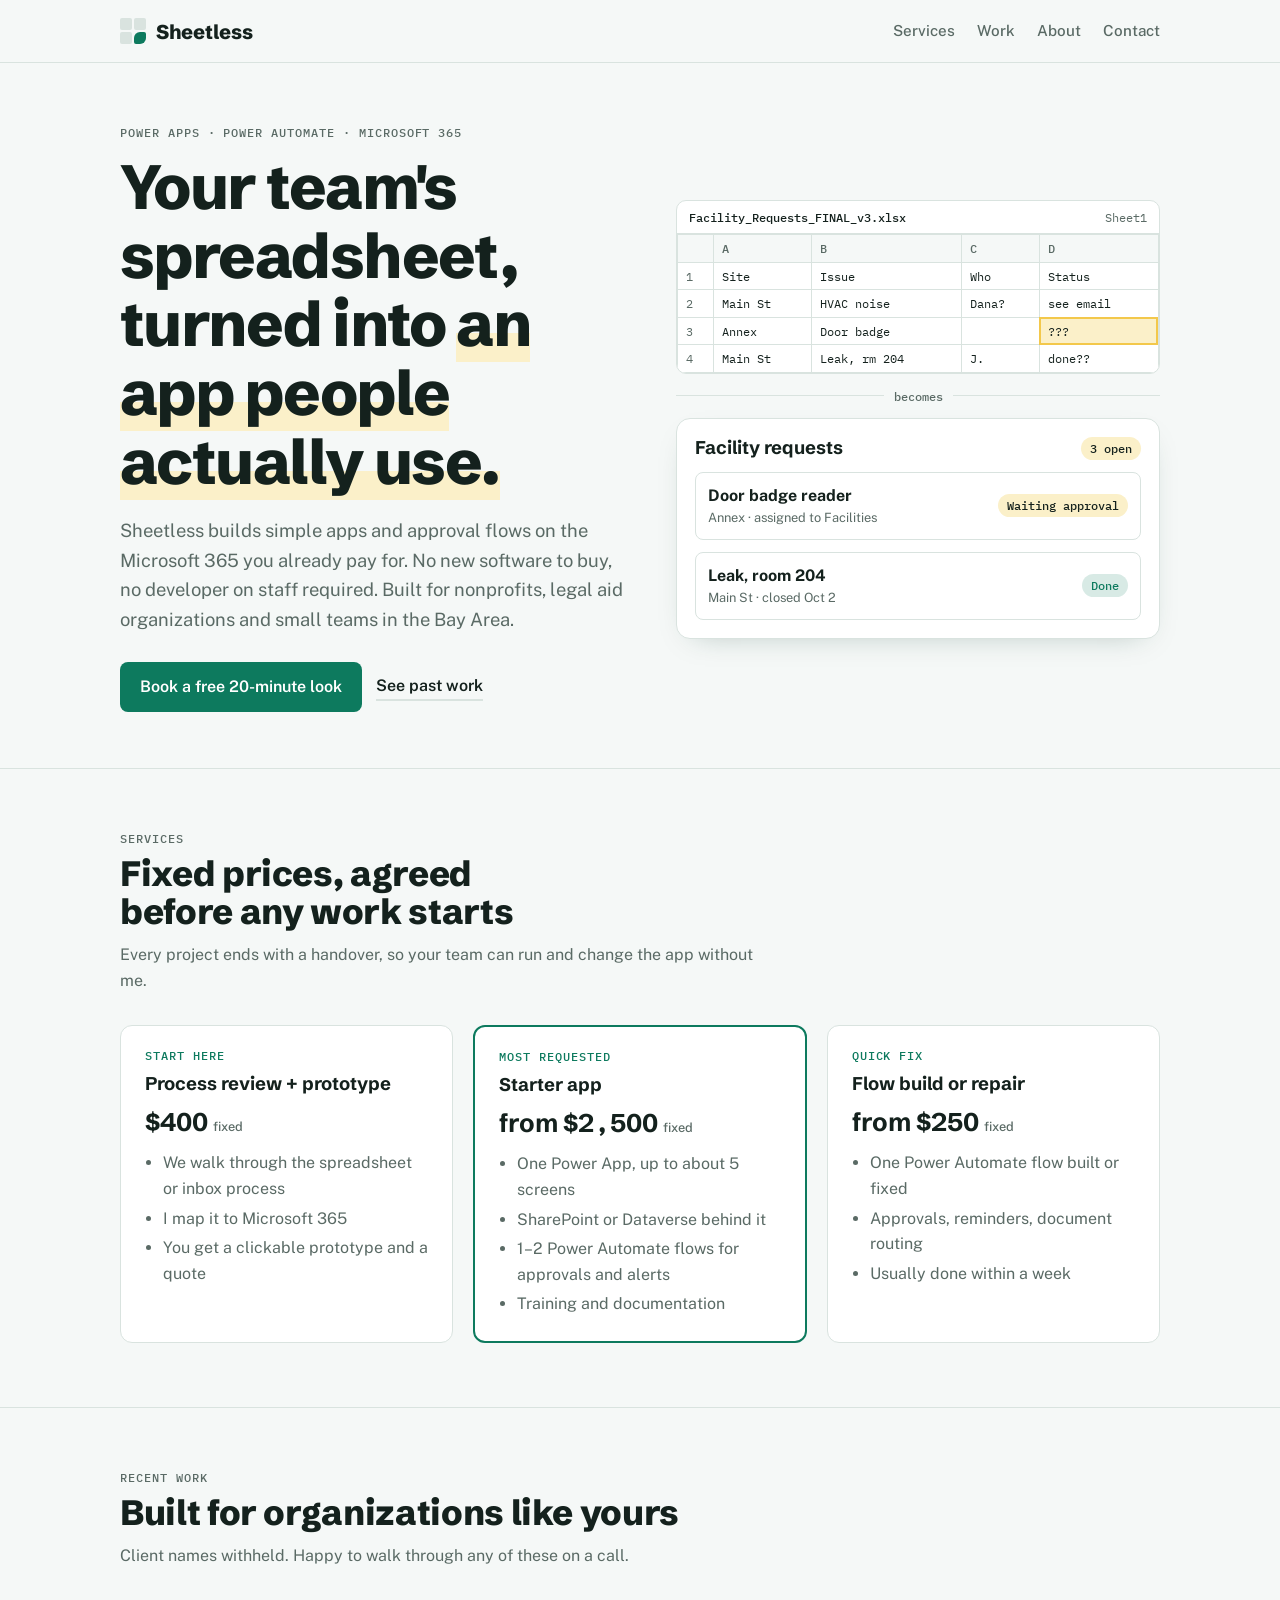
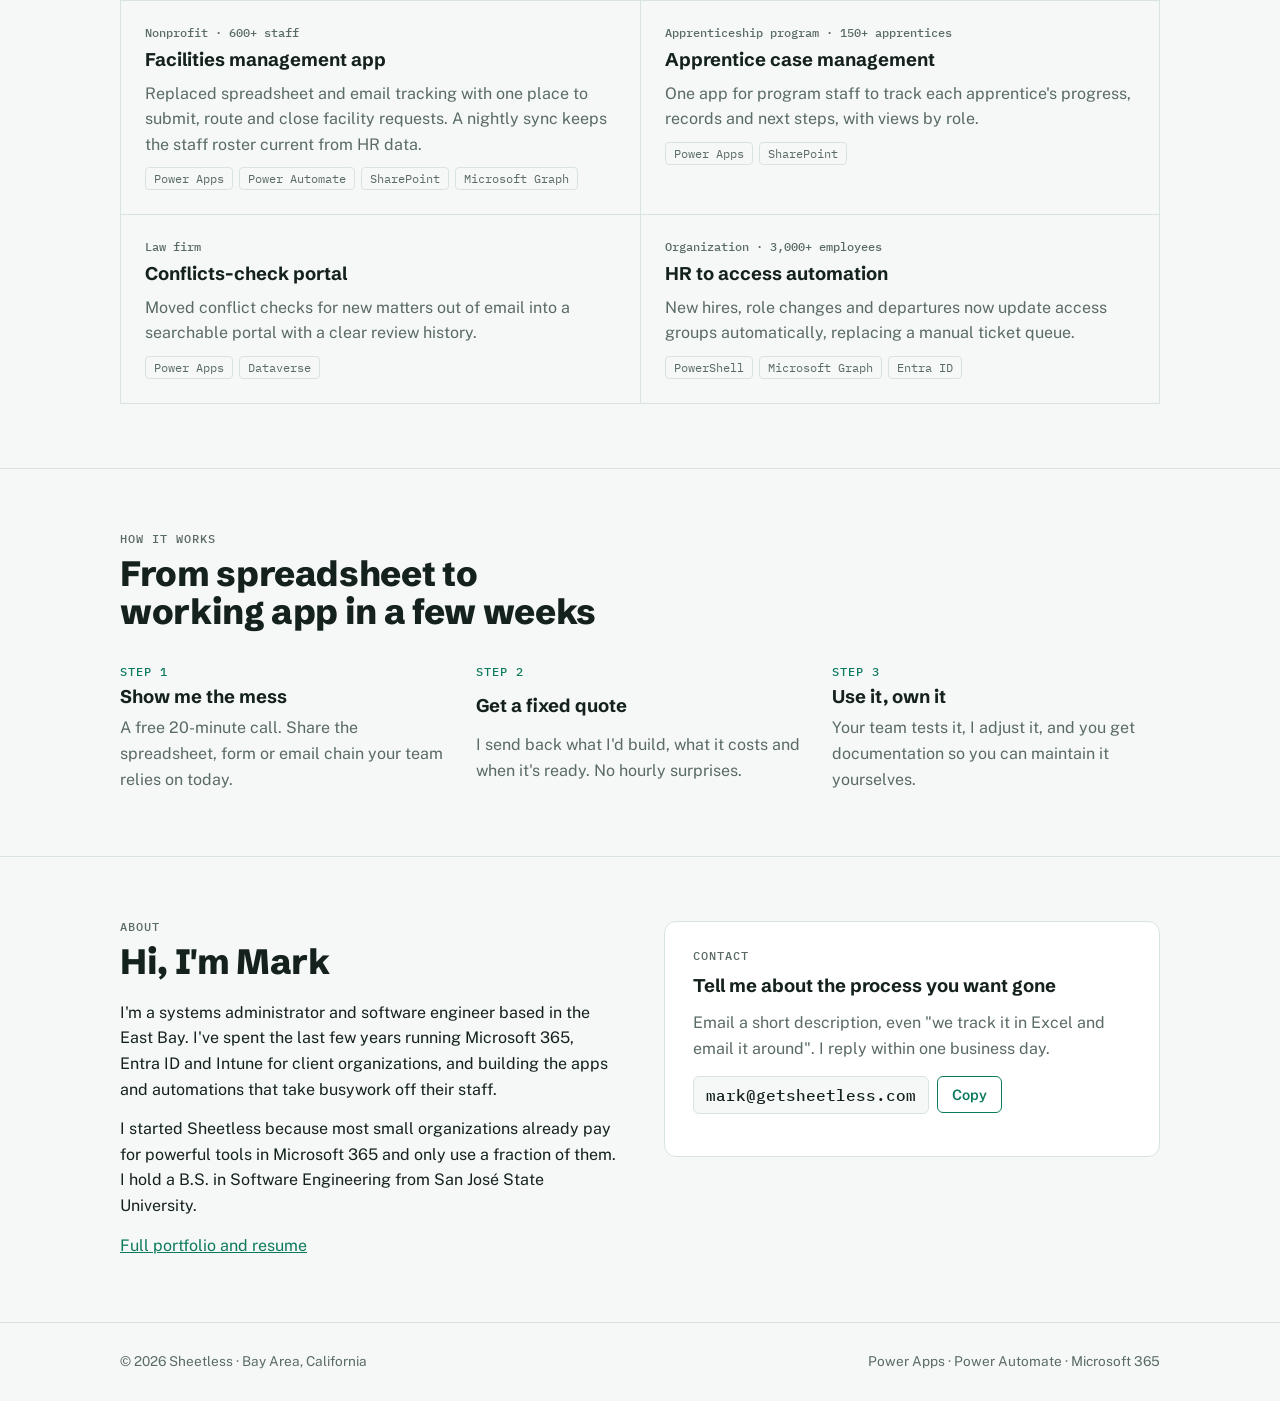
==== index.html @ 1a4c2166 "Add Sheetless one-page site Co-Authored-By: Claude Opus 5.5 (1M context) <noreply@anthropic.com> Cla" ====
<!doctype html>
<html lang="en">
<head>
<meta charset="utf-8">
<meta name="viewport" content="width=device-width, initial-scale=1, viewport-fit=cover">
<title>Sheetless</title>
<meta name="description" content="Sheetless builds Power Apps and Power Automate flows on the Microsoft 365 you already pay for. For nonprofits, legal aid organizations and small teams in the Bay Area.">
<meta property="og:title" content="Sheetless">
<meta property="og:description" content="Your team's spreadsheet, turned into an app people actually use. Power Apps and Microsoft 365 automation for Bay Area organizations.">
<meta property="og:url" content="https://getsheetless.com/">
<link rel="icon" href="data:image/svg+xml,%3Csvg xmlns='http://www.w3.org/2000/svg' viewBox='0 0 26 26'%3E%3Crect width='12' height='12' rx='2' fill='%23D9E3DF'/%3E%3Crect x='14' width='12' height='12' rx='2' fill='%23D9E3DF'/%3E%3Crect y='14' width='12' height='12' rx='2' fill='%23D9E3DF'/%3E%3Crect x='14' y='14' width='12' height='12' rx='5' fill='%230D7A5E'/%3E%3C/svg%3E">

<link rel="preconnect" href="https://fonts.googleapis.com">
<link rel="preconnect" href="https://fonts.gstatic.com" crossorigin>
<link rel="stylesheet" href="https://fonts.googleapis.com/css2?family=Schibsted+Grotesk:wght@500;700;800&family=Public+Sans:wght@400;500;600&family=IBM+Plex+Mono:wght@400;500&display=swap">
<style>
/* Layout: a spreadsheet grid that gives way to clean app surfaces; gridlines are the recurring motif. */
:root{
  --bg:#F5F8F7; --surface:#FFFFFF; --fg:#14211D; --muted:#5A6A65; --grid:#D9E3DF;
  --accent:#0D7A5E; --accent-ink:#FFFFFF; --select:#F3C84B; --select-soft:#FBF0C9;
  --display:"Schibsted Grotesk", "Helvetica Neue", Arial, sans-serif;
  --body:"Public Sans", "Segoe UI", Roboto, sans-serif;
  --mono:"IBM Plex Mono", ui-monospace, Menlo, Consolas, monospace;
  color-scheme:light;
}
@media (prefers-color-scheme: dark){:root:not([data-theme="light"]){
  --bg:#0F1614; --surface:#16201D; --fg:#E6EEEB; --muted:#9AABA5; --grid:#26332F;
  --accent:#3CC79E; --accent-ink:#06130F; --select:#E8BE45; --select-soft:#3A3318; color-scheme:dark}}
:root[data-theme="dark"]{
  --bg:#0F1614; --surface:#16201D; --fg:#E6EEEB; --muted:#9AABA5; --grid:#26332F;
  --accent:#3CC79E; --accent-ink:#06130F; --select:#E8BE45; --select-soft:#3A3318; color-scheme:dark}

*{box-sizing:border-box}
body{background:var(--bg);color:var(--fg);font:16px/1.6 var(--body);margin:0}
.wrap{max-width:1080px;margin:0 auto;padding-inline:20px}
a{color:var(--accent)}
a:focus-visible,button:focus-visible{outline:2px solid var(--select);outline-offset:3px;border-radius:4px}
h1,h2,h3{font-family:var(--display);line-height:1.1;text-wrap:balance;margin:0}
h2{font-size:clamp(1.6rem,3.2vw,2.2rem);font-weight:800;letter-spacing:-.01em}
h3{font-size:1.15rem;font-weight:700}
p{margin:0}
.label{font:500 .75rem/1 var(--mono);letter-spacing:.08em;text-transform:uppercase;color:var(--muted)}

/* Header */
header{border-bottom:1px solid var(--grid)}
header .wrap{display:flex;align-items:center;justify-content:space-between;gap:16px;padding-block:18px;flex-wrap:wrap}
.logo{display:flex;align-items:center;gap:10px;font:800 1.25rem var(--display);color:var(--fg);text-decoration:none}
.logo-mark{width:26px;height:26px;display:grid;grid-template-columns:1fr 1fr;grid-template-rows:1fr 1fr;gap:2px}
.logo-mark span{background:var(--grid);border-radius:2px}
.logo-mark span:last-child{background:var(--accent);border-radius:6px 2px 6px 2px}
nav{display:flex;gap:22px;flex-wrap:wrap}
nav a{color:var(--muted);text-decoration:none;font-weight:500;font-size:.95rem}
nav a:hover{color:var(--fg)}

/* Hero */
.hero{display:grid;grid-template-columns:1.05fr 1fr;gap:48px;align-items:center;padding-block:64px 56px}
.hero > *{min-width:0}
.hero h1{font-size:clamp(2.3rem,5.4vw,3.9rem);font-weight:800;letter-spacing:-.025em}
.hero h1 em{font-style:normal;background:linear-gradient(transparent 62%,var(--select-soft) 62%)}
.hero .lede{margin-top:20px;font-size:1.15rem;color:var(--muted);max-width:34em}
.cta-row{display:flex;gap:14px;flex-wrap:wrap;margin-top:28px;align-items:center}
.btn{display:inline-block;background:var(--accent);color:var(--accent-ink);font-weight:600;padding:12px 20px;border-radius:8px;text-decoration:none}
.btn:hover{filter:brightness(1.08)}
.ghost{color:var(--fg);font-weight:600;text-decoration:none;border-bottom:2px solid var(--grid)}
.ghost:hover{border-color:var(--accent)}

/* Before/after visual */
.demo{display:grid;gap:14px}
.sheet{background:var(--surface);border:1px solid var(--grid);border-radius:10px;overflow:hidden;font:400 .78rem/1 var(--mono)}
.sheet-bar{display:flex;justify-content:space-between;gap:8px;padding:10px 12px;border-bottom:1px solid var(--grid);color:var(--muted)}
.sheet-bar b{color:var(--fg);font-weight:500}
.table-scroll{overflow-x:auto}
.sheet table{border-collapse:collapse;width:100%;min-width:380px}
.sheet th,.sheet td{border:1px solid var(--grid);padding:7px 8px;text-align:left;white-space:nowrap}
.sheet th{color:var(--muted);font-weight:500;background:var(--bg)}
.sheet td.sel{outline:2px solid var(--select);outline-offset:-2px;background:var(--select-soft)}
.sheet td.n{color:var(--muted)}
.arrow{font:500 .78rem var(--mono);color:var(--muted);display:flex;align-items:center;gap:10px}
.arrow::before,.arrow::after{content:"";flex:1;height:1px;background:var(--grid)}
.app{background:var(--surface);border:1px solid var(--grid);border-radius:14px;padding:18px;display:grid;gap:12px;box-shadow:0 10px 30px -18px rgba(13,60,48,.35)}
.app-top{display:flex;justify-content:space-between;align-items:center;gap:10px;flex-wrap:wrap}
.pill{font:500 .72rem var(--mono);padding:4px 9px;border-radius:999px;background:var(--select-soft);color:var(--fg)}
.pill.ok{background:color-mix(in srgb,var(--accent) 16%,transparent);color:var(--accent)}
.req{display:flex;justify-content:space-between;gap:12px;padding:10px 12px;border:1px solid var(--grid);border-radius:8px;align-items:center}
.req small{display:block;color:var(--muted);font-size:.8rem}
.req > div{min-width:0}

section{padding-block:64px;border-top:1px solid var(--grid)}
.section-head{display:grid;gap:10px;margin-bottom:32px;max-width:40em}
.section-head p{color:var(--muted)}

/* Offers */
.offers{display:grid;grid-template-columns:repeat(3,1fr);gap:20px}
.offer{display:flex;flex-direction:column;gap:12px;padding:24px;border:1px solid var(--grid);border-radius:12px;background:var(--surface);min-width:0}
.offer.main{border-color:var(--accent);border-width:2px}
.price{font:700 1.6rem var(--display);font-variant-numeric:tabular-nums}
.price small{font:500 .8rem var(--body);color:var(--muted)}
.offer ul{margin:0;padding-left:18px;color:var(--muted);display:grid;gap:4px}
.offer .label{color:var(--accent)}

/* Work */
.work{display:grid;grid-template-columns:repeat(2,1fr);gap:0;border-top:1px solid var(--grid);border-left:1px solid var(--grid)}
.case{padding:24px;border-right:1px solid var(--grid);border-bottom:1px solid var(--grid);display:grid;gap:10px;align-content:start;min-width:0}
.case .ref{font:500 .75rem var(--mono);color:var(--muted)}
.case p{color:var(--muted)}
.stack{display:flex;flex-wrap:wrap;gap:6px}
.stack span{font:400 .72rem var(--mono);padding:3px 8px;border:1px solid var(--grid);border-radius:4px;color:var(--muted)}

/* Steps */
.steps{display:grid;grid-template-columns:repeat(3,1fr);gap:28px;counter-reset:s}
.step{display:grid;gap:8px;min-width:0}
.step::before{counter-increment:s;content:"Step " counter(s);font:500 .75rem var(--mono);letter-spacing:.08em;text-transform:uppercase;color:var(--accent)}
.step p{color:var(--muted)}

/* About + contact */
.about{display:grid;grid-template-columns:1fr 1fr;gap:48px;align-items:start}
.about > *{min-width:0}
.about p+p{margin-top:14px}
.contact{background:var(--surface);border:1px solid var(--grid);border-radius:12px;padding:28px;display:grid;gap:14px}
.copy{display:flex;gap:8px;align-items:center;flex-wrap:wrap}
.copy code{font:500 1rem var(--mono);padding:8px 12px;border:1px solid var(--grid);border-radius:6px;user-select:all;background:var(--bg);overflow-wrap:anywhere}
.copy button{font:600 .9rem var(--body);padding:9px 14px;border-radius:6px;border:1px solid var(--accent);background:transparent;color:var(--accent);cursor:pointer}
footer{border-top:1px solid var(--grid);padding-block:28px;color:var(--muted);font-size:.85rem}
footer .wrap{display:flex;justify-content:space-between;gap:12px;flex-wrap:wrap}

@media (max-width:860px){
  .hero,.about{grid-template-columns:1fr;gap:36px}
  .offers,.steps{grid-template-columns:1fr}
  .work{grid-template-columns:1fr}
  .hero{padding-block:40px}
}
@media (prefers-reduced-motion:no-preference){
  .sheet td.sel{animation:blink 2.4s ease-in-out infinite}
  @keyframes blink{50%{outline-color:transparent}}
}
</style>
</head>
<body>
<header>
  <div class="wrap">
    <a class="logo" href="#top"><span class="logo-mark" aria-hidden="true"><span></span><span></span><span></span><span></span></span>Sheetless</a>
    <nav aria-label="Main">
      <a href="#services">Services</a>
      <a href="#work">Work</a>
      <a href="#about">About</a>
      <a href="#contact">Contact</a>
    </nav>
  </div>
</header>

<main id="top">
  <div class="wrap hero">
    <div>
      <p class="label">Power Apps · Power Automate · Microsoft 365</p>
      <h1 style="margin-top:14px">Your team's spreadsheet, turned into <em>an app people actually use.</em></h1>
      <p class="lede">Sheetless builds simple apps and approval flows on the Microsoft 365 you already pay for. No new software to buy, no developer on staff required. Built for nonprofits, legal aid organizations and small teams in the Bay Area.</p>
      <div class="cta-row">
        <a class="btn" href="#contact">Book a free 20-minute look</a>
        <a class="ghost" href="#work">See past work</a>
      </div>
    </div>

    <div class="demo" aria-label="Example: a facilities spreadsheet becomes a request app">
      <div class="sheet">
        <div class="sheet-bar"><b>Facility_Requests_FINAL_v3.xlsx</b><span>Sheet1</span></div>
        <div class="table-scroll">
          <table>
            <thead><tr><th></th><th>A</th><th>B</th><th>C</th><th>D</th></tr></thead>
            <tbody>
              <tr><td class="n">1</td><td>Site</td><td>Issue</td><td>Who</td><td>Status</td></tr>
              <tr><td class="n">2</td><td>Main St</td><td>HVAC noise</td><td>Dana?</td><td>see email</td></tr>
              <tr><td class="n">3</td><td>Annex</td><td>Door badge</td><td></td><td class="sel">???</td></tr>
              <tr><td class="n">4</td><td>Main St</td><td>Leak, rm 204</td><td>J.</td><td>done??</td></tr>
            </tbody>
          </table>
        </div>
      </div>
      <div class="arrow">becomes</div>
      <div class="app">
        <div class="app-top"><h3>Facility requests</h3><span class="pill">3 open</span></div>
        <div class="req"><div><b>Door badge reader</b><small>Annex · assigned to Facilities</small></div><span class="pill">Waiting approval</span></div>
        <div class="req"><div><b>Leak, room 204</b><small>Main St · closed Oct 2</small></div><span class="pill ok">Done</span></div>
      </div>
    </div>
  </div>

  <section id="services">
    <div class="wrap">
      <div class="section-head">
        <p class="label">Services</p>
        <h2>Fixed prices, agreed before any work starts</h2>
        <p>Every project ends with a handover, so your team can run and change the app without me.</p>
      </div>
      <div class="offers">
        <div class="offer">
          <p class="label">Start here</p>
          <h3>Process review + prototype</h3>
          <p class="price">$400 <small>fixed</small></p>
          <ul><li>We walk through the spreadsheet or inbox process</li><li>I map it to Microsoft 365</li><li>You get a clickable prototype and a quote</li></ul>
        </div>
        <div class="offer main">
          <p class="label">Most requested</p>
          <h3>Starter app</h3>
          <p class="price">from $2,500 <small>fixed</small></p>
          <ul><li>One Power App, up to about 5 screens</li><li>SharePoint or Dataverse behind it</li><li>1–2 Power Automate flows for approvals and alerts</li><li>Training and documentation</li></ul>
        </div>
        <div class="offer">
          <p class="label">Quick fix</p>
          <h3>Flow build or repair</h3>
          <p class="price">from $250 <small>fixed</small></p>
          <ul><li>One Power Automate flow built or fixed</li><li>Approvals, reminders, document routing</li><li>Usually done within a week</li></ul>
        </div>
      </div>
    </div>
  </section>

  <section id="work">
    <div class="wrap">
      <div class="section-head">
        <p class="label">Recent work</p>
        <h2>Built for organizations like yours</h2>
        <p>Client names withheld. Happy to walk through any of these on a call.</p>
      </div>
      <div class="work">
        <article class="case">
          <span class="ref">Nonprofit · 600+ staff</span>
          <h3>Facilities management app</h3>
          <p>Replaced spreadsheet and email tracking with one place to submit, route and close facility requests. A nightly sync keeps the staff roster current from HR data.</p>
          <div class="stack"><span>Power Apps</span><span>Power Automate</span><span>SharePoint</span><span>Microsoft Graph</span></div>
        </article>
        <article class="case">
          <span class="ref">Apprenticeship program · 150+ apprentices</span>
          <h3>Apprentice case management</h3>
          <p>One app for program staff to track each apprentice's progress, records and next steps, with views by role.</p>
          <div class="stack"><span>Power Apps</span><span>SharePoint</span></div>
        </article>
        <article class="case">
          <span class="ref">Law firm</span>
          <h3>Conflicts-check portal</h3>
          <p>Moved conflict checks for new matters out of email into a searchable portal with a clear review history.</p>
          <div class="stack"><span>Power Apps</span><span>Dataverse</span></div>
        </article>
        <article class="case">
          <span class="ref">Organization · 3,000+ employees</span>
          <h3>HR to access automation</h3>
          <p>New hires, role changes and departures now update access groups automatically, replacing a manual ticket queue.</p>
          <div class="stack"><span>PowerShell</span><span>Microsoft Graph</span><span>Entra ID</span></div>
        </article>
      </div>
    </div>
  </section>

  <section id="how">
    <div class="wrap">
      <div class="section-head">
        <p class="label">How it works</p>
        <h2>From spreadsheet to working app in a few weeks</h2>
      </div>
      <div class="steps">
        <div class="step"><h3>Show me the mess</h3><p>A free 20-minute call. Share the spreadsheet, form or email chain your team relies on today.</p></div>
        <div class="step"><h3>Get a fixed quote</h3><p>I send back what I'd build, what it costs and when it's ready. No hourly surprises.</p></div>
        <div class="step"><h3>Use it, own it</h3><p>Your team tests it, I adjust it, and you get documentation so you can maintain it yourselves.</p></div>
      </div>
    </div>
  </section>

  <section id="about">
    <div class="wrap about">
      <div>
        <p class="label">About</p>
        <h2 style="margin-top:10px">Hi, I'm Mark</h2>
        <p style="margin-top:18px">I'm a systems administrator and software engineer based in the East Bay. I've spent the last few years running Microsoft 365, Entra ID and Intune for client organizations, and building the apps and automations that take busywork off their staff.</p>
        <p>I started Sheetless because most small organizations already pay for powerful tools in Microsoft 365 and only use a fraction of them. I hold a B.S. in Software Engineering from San José State University.</p>
        <p><a href="https://marksaweres.github.io/" rel="noopener">Full portfolio and resume</a></p>
      </div>
      <div class="contact" id="contact">
        <p class="label">Contact</p>
        <h3>Tell me about the process you want gone</h3>
        <p style="color:var(--muted)">Email a short description, even "we track it in Excel and email it around". I reply within one business day.</p>
        <div class="copy">
          <code id="email">mark@getsheetless.com</code>
          <button type="button" id="copyBtn">Copy</button>
        </div>
        <p id="copyMsg" class="label" aria-live="polite"></p>
      </div>
    </div>
  </section>
</main>

<footer>
  <div class="wrap"><span>© 2026 Sheetless · Bay Area, California</span><span>Power Apps · Power Automate · Microsoft 365</span></div>
</footer>

<script>
document.getElementById('copyBtn').addEventListener('click', function(){
  var t = document.getElementById('email').textContent, msg = document.getElementById('copyMsg');
  function sel(){ var r=document.createRange(); r.selectNodeContents(document.getElementById('email')); var s=getSelection(); s.removeAllRanges(); s.addRange(r); msg.textContent='Selected, press Ctrl+C to copy'; }
  try { navigator.clipboard.writeText(t).then(function(){ msg.textContent='Copied'; }, sel); } catch(e){ sel(); }
});
</script>
</body>
</html>
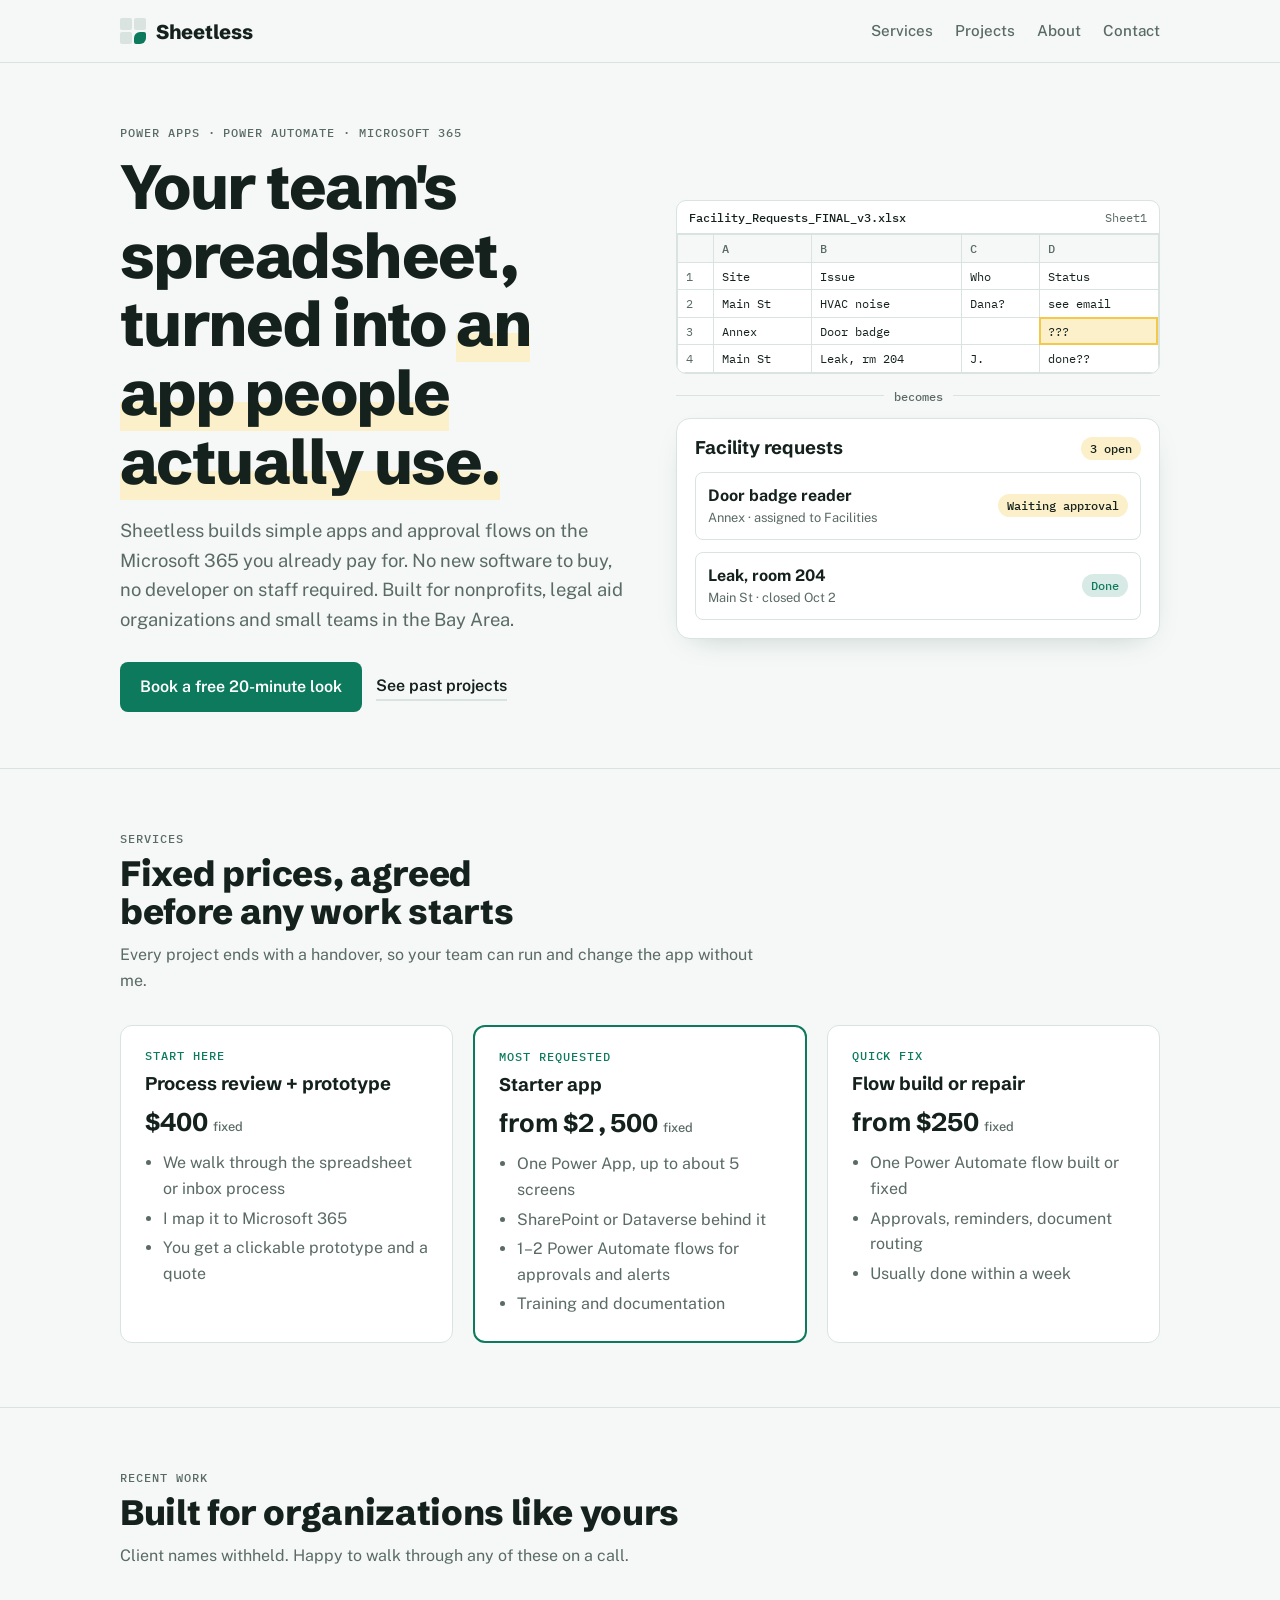
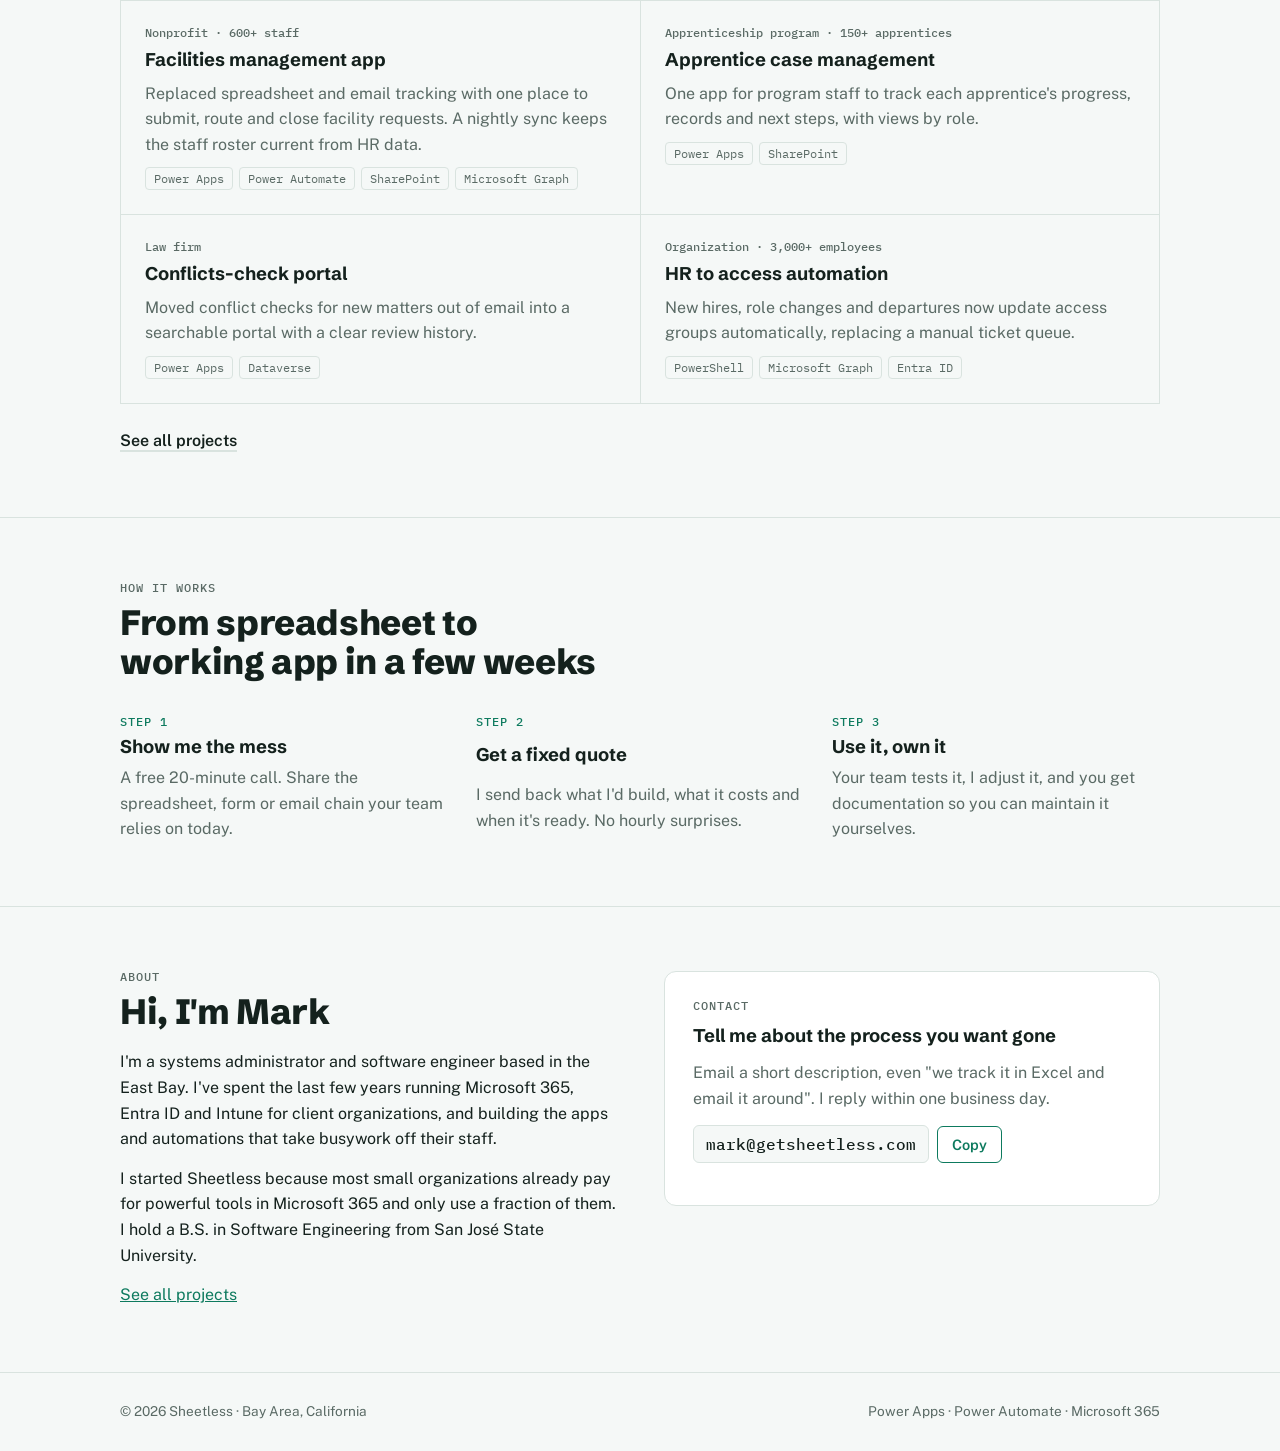
==== commit b5b8a451: "Add projects page and link it in place of the resume site Move shared styles into assets/site.css so" ====
--- a/index.html
+++ b/index.html
@@ -13,137 +13,17 @@
 <link rel="preconnect" href="https://fonts.googleapis.com">
 <link rel="preconnect" href="https://fonts.gstatic.com" crossorigin>
 <link rel="stylesheet" href="https://fonts.googleapis.com/css2?family=Schibsted+Grotesk:wght@500;700;800&family=Public+Sans:wght@400;500;600&family=IBM+Plex+Mono:wght@400;500&display=swap">
-<style>
-/* Layout: a spreadsheet grid that gives way to clean app surfaces; gridlines are the recurring motif. */
-:root{
-  --bg:#F5F8F7; --surface:#FFFFFF; --fg:#14211D; --muted:#5A6A65; --grid:#D9E3DF;
-  --accent:#0D7A5E; --accent-ink:#FFFFFF; --select:#F3C84B; --select-soft:#FBF0C9;
-  --display:"Schibsted Grotesk", "Helvetica Neue", Arial, sans-serif;
-  --body:"Public Sans", "Segoe UI", Roboto, sans-serif;
-  --mono:"IBM Plex Mono", ui-monospace, Menlo, Consolas, monospace;
-  color-scheme:light;
-}
-@media (prefers-color-scheme: dark){:root:not([data-theme="light"]){
-  --bg:#0F1614; --surface:#16201D; --fg:#E6EEEB; --muted:#9AABA5; --grid:#26332F;
-  --accent:#3CC79E; --accent-ink:#06130F; --select:#E8BE45; --select-soft:#3A3318; color-scheme:dark}}
-:root[data-theme="dark"]{
-  --bg:#0F1614; --surface:#16201D; --fg:#E6EEEB; --muted:#9AABA5; --grid:#26332F;
-  --accent:#3CC79E; --accent-ink:#06130F; --select:#E8BE45; --select-soft:#3A3318; color-scheme:dark}
-
-*{box-sizing:border-box}
-body{background:var(--bg);color:var(--fg);font:16px/1.6 var(--body);margin:0}
-.wrap{max-width:1080px;margin:0 auto;padding-inline:20px}
-a{color:var(--accent)}
-a:focus-visible,button:focus-visible{outline:2px solid var(--select);outline-offset:3px;border-radius:4px}
-h1,h2,h3{font-family:var(--display);line-height:1.1;text-wrap:balance;margin:0}
-h2{font-size:clamp(1.6rem,3.2vw,2.2rem);font-weight:800;letter-spacing:-.01em}
-h3{font-size:1.15rem;font-weight:700}
-p{margin:0}
-.label{font:500 .75rem/1 var(--mono);letter-spacing:.08em;text-transform:uppercase;color:var(--muted)}
-
-/* Header */
-header{border-bottom:1px solid var(--grid)}
-header .wrap{display:flex;align-items:center;justify-content:space-between;gap:16px;padding-block:18px;flex-wrap:wrap}
-.logo{display:flex;align-items:center;gap:10px;font:800 1.25rem var(--display);color:var(--fg);text-decoration:none}
-.logo-mark{width:26px;height:26px;display:grid;grid-template-columns:1fr 1fr;grid-template-rows:1fr 1fr;gap:2px}
-.logo-mark span{background:var(--grid);border-radius:2px}
-.logo-mark span:last-child{background:var(--accent);border-radius:6px 2px 6px 2px}
-nav{display:flex;gap:22px;flex-wrap:wrap}
-nav a{color:var(--muted);text-decoration:none;font-weight:500;font-size:.95rem}
-nav a:hover{color:var(--fg)}
-
-/* Hero */
-.hero{display:grid;grid-template-columns:1.05fr 1fr;gap:48px;align-items:center;padding-block:64px 56px}
-.hero > *{min-width:0}
-.hero h1{font-size:clamp(2.3rem,5.4vw,3.9rem);font-weight:800;letter-spacing:-.025em}
-.hero h1 em{font-style:normal;background:linear-gradient(transparent 62%,var(--select-soft) 62%)}
-.hero .lede{margin-top:20px;font-size:1.15rem;color:var(--muted);max-width:34em}
-.cta-row{display:flex;gap:14px;flex-wrap:wrap;margin-top:28px;align-items:center}
-.btn{display:inline-block;background:var(--accent);color:var(--accent-ink);font-weight:600;padding:12px 20px;border-radius:8px;text-decoration:none}
-.btn:hover{filter:brightness(1.08)}
-.ghost{color:var(--fg);font-weight:600;text-decoration:none;border-bottom:2px solid var(--grid)}
-.ghost:hover{border-color:var(--accent)}
-
-/* Before/after visual */
-.demo{display:grid;gap:14px}
-.sheet{background:var(--surface);border:1px solid var(--grid);border-radius:10px;overflow:hidden;font:400 .78rem/1 var(--mono)}
-.sheet-bar{display:flex;justify-content:space-between;gap:8px;padding:10px 12px;border-bottom:1px solid var(--grid);color:var(--muted)}
-.sheet-bar b{color:var(--fg);font-weight:500}
-.table-scroll{overflow-x:auto}
-.sheet table{border-collapse:collapse;width:100%;min-width:380px}
-.sheet th,.sheet td{border:1px solid var(--grid);padding:7px 8px;text-align:left;white-space:nowrap}
-.sheet th{color:var(--muted);font-weight:500;background:var(--bg)}
-.sheet td.sel{outline:2px solid var(--select);outline-offset:-2px;background:var(--select-soft)}
-.sheet td.n{color:var(--muted)}
-.arrow{font:500 .78rem var(--mono);color:var(--muted);display:flex;align-items:center;gap:10px}
-.arrow::before,.arrow::after{content:"";flex:1;height:1px;background:var(--grid)}
-.app{background:var(--surface);border:1px solid var(--grid);border-radius:14px;padding:18px;display:grid;gap:12px;box-shadow:0 10px 30px -18px rgba(13,60,48,.35)}
-.app-top{display:flex;justify-content:space-between;align-items:center;gap:10px;flex-wrap:wrap}
-.pill{font:500 .72rem var(--mono);padding:4px 9px;border-radius:999px;background:var(--select-soft);color:var(--fg)}
-.pill.ok{background:color-mix(in srgb,var(--accent) 16%,transparent);color:var(--accent)}
-.req{display:flex;justify-content:space-between;gap:12px;padding:10px 12px;border:1px solid var(--grid);border-radius:8px;align-items:center}
-.req small{display:block;color:var(--muted);font-size:.8rem}
-.req > div{min-width:0}
-
-section{padding-block:64px;border-top:1px solid var(--grid)}
-.section-head{display:grid;gap:10px;margin-bottom:32px;max-width:40em}
-.section-head p{color:var(--muted)}
-
-/* Offers */
-.offers{display:grid;grid-template-columns:repeat(3,1fr);gap:20px}
-.offer{display:flex;flex-direction:column;gap:12px;padding:24px;border:1px solid var(--grid);border-radius:12px;background:var(--surface);min-width:0}
-.offer.main{border-color:var(--accent);border-width:2px}
-.price{font:700 1.6rem var(--display);font-variant-numeric:tabular-nums}
-.price small{font:500 .8rem var(--body);color:var(--muted)}
-.offer ul{margin:0;padding-left:18px;color:var(--muted);display:grid;gap:4px}
-.offer .label{color:var(--accent)}
-
-/* Work */
-.work{display:grid;grid-template-columns:repeat(2,1fr);gap:0;border-top:1px solid var(--grid);border-left:1px solid var(--grid)}
-.case{padding:24px;border-right:1px solid var(--grid);border-bottom:1px solid var(--grid);display:grid;gap:10px;align-content:start;min-width:0}
-.case .ref{font:500 .75rem var(--mono);color:var(--muted)}
-.case p{color:var(--muted)}
-.stack{display:flex;flex-wrap:wrap;gap:6px}
-.stack span{font:400 .72rem var(--mono);padding:3px 8px;border:1px solid var(--grid);border-radius:4px;color:var(--muted)}
-
-/* Steps */
-.steps{display:grid;grid-template-columns:repeat(3,1fr);gap:28px;counter-reset:s}
-.step{display:grid;gap:8px;min-width:0}
-.step::before{counter-increment:s;content:"Step " counter(s);font:500 .75rem var(--mono);letter-spacing:.08em;text-transform:uppercase;color:var(--accent)}
-.step p{color:var(--muted)}
-
-/* About + contact */
-.about{display:grid;grid-template-columns:1fr 1fr;gap:48px;align-items:start}
-.about > *{min-width:0}
-.about p+p{margin-top:14px}
-.contact{background:var(--surface);border:1px solid var(--grid);border-radius:12px;padding:28px;display:grid;gap:14px}
-.copy{display:flex;gap:8px;align-items:center;flex-wrap:wrap}
-.copy code{font:500 1rem var(--mono);padding:8px 12px;border:1px solid var(--grid);border-radius:6px;user-select:all;background:var(--bg);overflow-wrap:anywhere}
-.copy button{font:600 .9rem var(--body);padding:9px 14px;border-radius:6px;border:1px solid var(--accent);background:transparent;color:var(--accent);cursor:pointer}
-footer{border-top:1px solid var(--grid);padding-block:28px;color:var(--muted);font-size:.85rem}
-footer .wrap{display:flex;justify-content:space-between;gap:12px;flex-wrap:wrap}
-
-@media (max-width:860px){
-  .hero,.about{grid-template-columns:1fr;gap:36px}
-  .offers,.steps{grid-template-columns:1fr}
-  .work{grid-template-columns:1fr}
-  .hero{padding-block:40px}
-}
-@media (prefers-reduced-motion:no-preference){
-  .sheet td.sel{animation:blink 2.4s ease-in-out infinite}
-  @keyframes blink{50%{outline-color:transparent}}
-}
-</style>
+<link rel="stylesheet" href="/assets/site.css">
 </head>
 <body>
 <header>
   <div class="wrap">
     <a class="logo" href="#top"><span class="logo-mark" aria-hidden="true"><span></span><span></span><span></span><span></span></span>Sheetless</a>
     <nav aria-label="Main">
-      <a href="#services">Services</a>
-      <a href="#work">Work</a>
-      <a href="#about">About</a>
-      <a href="#contact">Contact</a>
+      <a href="/#services">Services</a>
+      <a href="/work/">Projects</a>
+      <a href="/#about">About</a>
+      <a href="/#contact">Contact</a>
     </nav>
   </div>
 </header>
@@ -156,7 +36,7 @@
       <p class="lede">Sheetless builds simple apps and approval flows on the Microsoft 365 you already pay for. No new software to buy, no developer on staff required. Built for nonprofits, legal aid organizations and small teams in the Bay Area.</p>
       <div class="cta-row">
         <a class="btn" href="#contact">Book a free 20-minute look</a>
-        <a class="ghost" href="#work">See past work</a>
+        <a class="ghost" href="/work/">See past projects</a>
       </div>
     </div>
 
@@ -247,6 +127,7 @@
           <div class="stack"><span>PowerShell</span><span>Microsoft Graph</span><span>Entra ID</span></div>
         </article>
       </div>
+      <p class="more"><a class="ghost" href="/work/">See all projects</a></p>
     </div>
   </section>
 
@@ -271,7 +152,7 @@
         <h2 style="margin-top:10px">Hi, I'm Mark</h2>
         <p style="margin-top:18px">I'm a systems administrator and software engineer based in the East Bay. I've spent the last few years running Microsoft 365, Entra ID and Intune for client organizations, and building the apps and automations that take busywork off their staff.</p>
         <p>I started Sheetless because most small organizations already pay for powerful tools in Microsoft 365 and only use a fraction of them. I hold a B.S. in Software Engineering from San José State University.</p>
-        <p><a href="https://marksaweres.github.io/" rel="noopener">Full portfolio and resume</a></p>
+        <p><a href="/work/">See all projects</a></p>
       </div>
       <div class="contact" id="contact">
         <p class="label">Contact</p>
--- a/assets/site.css
+++ b/assets/site.css
@@ -0,0 +1,139 @@
+/* Layout: a spreadsheet grid that gives way to clean app surfaces; gridlines are the recurring motif. */
+:root{
+  --bg:#F5F8F7; --surface:#FFFFFF; --fg:#14211D; --muted:#5A6A65; --grid:#D9E3DF;
+  --accent:#0D7A5E; --accent-ink:#FFFFFF; --select:#F3C84B; --select-soft:#FBF0C9;
+  --display:"Schibsted Grotesk", "Helvetica Neue", Arial, sans-serif;
+  --body:"Public Sans", "Segoe UI", Roboto, sans-serif;
+  --mono:"IBM Plex Mono", ui-monospace, Menlo, Consolas, monospace;
+  color-scheme:light;
+}
+@media (prefers-color-scheme: dark){:root:not([data-theme="light"]){
+  --bg:#0F1614; --surface:#16201D; --fg:#E6EEEB; --muted:#9AABA5; --grid:#26332F;
+  --accent:#3CC79E; --accent-ink:#06130F; --select:#E8BE45; --select-soft:#3A3318; color-scheme:dark}}
+:root[data-theme="dark"]{
+  --bg:#0F1614; --surface:#16201D; --fg:#E6EEEB; --muted:#9AABA5; --grid:#26332F;
+  --accent:#3CC79E; --accent-ink:#06130F; --select:#E8BE45; --select-soft:#3A3318; color-scheme:dark}
+
+*{box-sizing:border-box}
+body{background:var(--bg);color:var(--fg);font:16px/1.6 var(--body);margin:0}
+.wrap{max-width:1080px;margin:0 auto;padding-inline:20px}
+a{color:var(--accent)}
+a:focus-visible,button:focus-visible{outline:2px solid var(--select);outline-offset:3px;border-radius:4px}
+h1,h2,h3{font-family:var(--display);line-height:1.1;text-wrap:balance;margin:0}
+h2{font-size:clamp(1.6rem,3.2vw,2.2rem);font-weight:800;letter-spacing:-.01em}
+h3{font-size:1.15rem;font-weight:700}
+p{margin:0}
+.label{font:500 .75rem/1 var(--mono);letter-spacing:.08em;text-transform:uppercase;color:var(--muted)}
+
+/* Header */
+header{border-bottom:1px solid var(--grid)}
+header .wrap{display:flex;align-items:center;justify-content:space-between;gap:16px;padding-block:18px;flex-wrap:wrap}
+.logo{display:flex;align-items:center;gap:10px;font:800 1.25rem var(--display);color:var(--fg);text-decoration:none}
+.logo-mark{width:26px;height:26px;display:grid;grid-template-columns:1fr 1fr;grid-template-rows:1fr 1fr;gap:2px}
+.logo-mark span{background:var(--grid);border-radius:2px}
+.logo-mark span:last-child{background:var(--accent);border-radius:6px 2px 6px 2px}
+nav{display:flex;gap:22px;flex-wrap:wrap}
+nav a{color:var(--muted);text-decoration:none;font-weight:500;font-size:.95rem}
+nav a:hover{color:var(--fg)}
+
+/* Hero */
+.hero{display:grid;grid-template-columns:1.05fr 1fr;gap:48px;align-items:center;padding-block:64px 56px}
+.hero > *{min-width:0}
+.hero h1{font-size:clamp(2.3rem,5.4vw,3.9rem);font-weight:800;letter-spacing:-.025em}
+.hero h1 em{font-style:normal;background:linear-gradient(transparent 62%,var(--select-soft) 62%)}
+.hero .lede{margin-top:20px;font-size:1.15rem;color:var(--muted);max-width:34em}
+.cta-row{display:flex;gap:14px;flex-wrap:wrap;margin-top:28px;align-items:center}
+.btn{display:inline-block;background:var(--accent);color:var(--accent-ink);font-weight:600;padding:12px 20px;border-radius:8px;text-decoration:none}
+.btn:hover{filter:brightness(1.08)}
+.ghost{color:var(--fg);font-weight:600;text-decoration:none;border-bottom:2px solid var(--grid)}
+.ghost:hover{border-color:var(--accent)}
+
+/* Before/after visual */
+.demo{display:grid;gap:14px}
+.sheet{background:var(--surface);border:1px solid var(--grid);border-radius:10px;overflow:hidden;font:400 .78rem/1 var(--mono)}
+.sheet-bar{display:flex;justify-content:space-between;gap:8px;padding:10px 12px;border-bottom:1px solid var(--grid);color:var(--muted)}
+.sheet-bar b{color:var(--fg);font-weight:500}
+.table-scroll{overflow-x:auto}
+.sheet table{border-collapse:collapse;width:100%;min-width:380px}
+.sheet th,.sheet td{border:1px solid var(--grid);padding:7px 8px;text-align:left;white-space:nowrap}
+.sheet th{color:var(--muted);font-weight:500;background:var(--bg)}
+.sheet td.sel{outline:2px solid var(--select);outline-offset:-2px;background:var(--select-soft)}
+.sheet td.n{color:var(--muted)}
+.arrow{font:500 .78rem var(--mono);color:var(--muted);display:flex;align-items:center;gap:10px}
+.arrow::before,.arrow::after{content:"";flex:1;height:1px;background:var(--grid)}
+.app{background:var(--surface);border:1px solid var(--grid);border-radius:14px;padding:18px;display:grid;gap:12px;box-shadow:0 10px 30px -18px rgba(13,60,48,.35)}
+.app-top{display:flex;justify-content:space-between;align-items:center;gap:10px;flex-wrap:wrap}
+.pill{font:500 .72rem var(--mono);padding:4px 9px;border-radius:999px;background:var(--select-soft);color:var(--fg)}
+.pill.ok{background:color-mix(in srgb,var(--accent) 16%,transparent);color:var(--accent)}
+.req{display:flex;justify-content:space-between;gap:12px;padding:10px 12px;border:1px solid var(--grid);border-radius:8px;align-items:center}
+.req small{display:block;color:var(--muted);font-size:.8rem}
+.req > div{min-width:0}
+
+section{padding-block:64px;border-top:1px solid var(--grid)}
+.section-head{display:grid;gap:10px;margin-bottom:32px;max-width:40em}
+.section-head p{color:var(--muted)}
+
+/* Offers */
+.offers{display:grid;grid-template-columns:repeat(3,1fr);gap:20px}
+.offer{display:flex;flex-direction:column;gap:12px;padding:24px;border:1px solid var(--grid);border-radius:12px;background:var(--surface);min-width:0}
+.offer.main{border-color:var(--accent);border-width:2px}
+.price{font:700 1.6rem var(--display);font-variant-numeric:tabular-nums}
+.price small{font:500 .8rem var(--body);color:var(--muted)}
+.offer ul{margin:0;padding-left:18px;color:var(--muted);display:grid;gap:4px}
+.offer .label{color:var(--accent)}
+
+/* Work */
+.work{display:grid;grid-template-columns:repeat(2,1fr);gap:0;border-top:1px solid var(--grid);border-left:1px solid var(--grid)}
+.case{padding:24px;border-right:1px solid var(--grid);border-bottom:1px solid var(--grid);display:grid;gap:10px;align-content:start;min-width:0}
+.case .ref{font:500 .75rem var(--mono);color:var(--muted)}
+.case p{color:var(--muted)}
+.stack{display:flex;flex-wrap:wrap;gap:6px}
+.stack span{font:400 .72rem var(--mono);padding:3px 8px;border:1px solid var(--grid);border-radius:4px;color:var(--muted)}
+
+/* Steps */
+.steps{display:grid;grid-template-columns:repeat(3,1fr);gap:28px;counter-reset:s}
+.step{display:grid;gap:8px;min-width:0}
+.step::before{counter-increment:s;content:"Step " counter(s);font:500 .75rem var(--mono);letter-spacing:.08em;text-transform:uppercase;color:var(--accent)}
+.step p{color:var(--muted)}
+
+/* About + contact */
+.about{display:grid;grid-template-columns:1fr 1fr;gap:48px;align-items:start}
+.about > *{min-width:0}
+.about p+p{margin-top:14px}
+.contact{background:var(--surface);border:1px solid var(--grid);border-radius:12px;padding:28px;display:grid;gap:14px}
+.copy{display:flex;gap:8px;align-items:center;flex-wrap:wrap}
+.copy code{font:500 1rem var(--mono);padding:8px 12px;border:1px solid var(--grid);border-radius:6px;user-select:all;background:var(--bg);overflow-wrap:anywhere}
+.copy button{font:600 .9rem var(--body);padding:9px 14px;border-radius:6px;border:1px solid var(--accent);background:transparent;color:var(--accent);cursor:pointer}
+footer{border-top:1px solid var(--grid);padding-block:28px;color:var(--muted);font-size:.85rem}
+footer .wrap{display:flex;justify-content:space-between;gap:12px;flex-wrap:wrap}
+
+@media (max-width:860px){
+  .hero,.about{grid-template-columns:1fr;gap:36px}
+  .offers,.steps{grid-template-columns:1fr}
+  .work{grid-template-columns:1fr}
+  .hero{padding-block:40px}
+}
+@media (prefers-reduced-motion:no-preference){
+  .sheet td.sel{animation:blink 2.4s ease-in-out infinite}
+  @keyframes blink{50%{outline-color:transparent}}
+}
+.more{margin-top:24px}
+
+/* Projects page */
+.page-head{padding-block:56px 40px;display:grid;gap:14px}
+.page-head > *{max-width:44rem}
+.page-head h1{font-size:clamp(2rem,4.6vw,3rem);font-weight:800;letter-spacing:-.02em}
+.page-head p{color:var(--muted);font-size:1.1rem}
+.group{padding-block:40px;border-top:1px solid var(--grid)}
+.group-head{display:flex;justify-content:space-between;align-items:baseline;gap:12px;flex-wrap:wrap;margin-bottom:24px}
+.projects{display:grid;gap:20px}
+.project{display:grid;grid-template-columns:220px 1fr;gap:28px;padding:28px;border:1px solid var(--grid);border-radius:12px;background:var(--surface)}
+.project > *{min-width:0}
+.project-meta{display:grid;gap:10px;align-content:start}
+.project-meta .ref{font:500 .75rem var(--mono);color:var(--muted)}
+.project-body{display:grid;gap:14px}
+.project-body dl{margin:0;display:grid;gap:12px}
+.project-body dt{font:500 .72rem/1 var(--mono);letter-spacing:.08em;text-transform:uppercase;color:var(--accent)}
+.project-body dd{margin:4px 0 0;color:var(--muted)}
+.cta-band{padding-block:56px;border-top:1px solid var(--grid);display:flex;justify-content:space-between;align-items:center;gap:20px;flex-wrap:wrap}
+@media (max-width:760px){.project{grid-template-columns:1fr;gap:16px;padding:22px}}
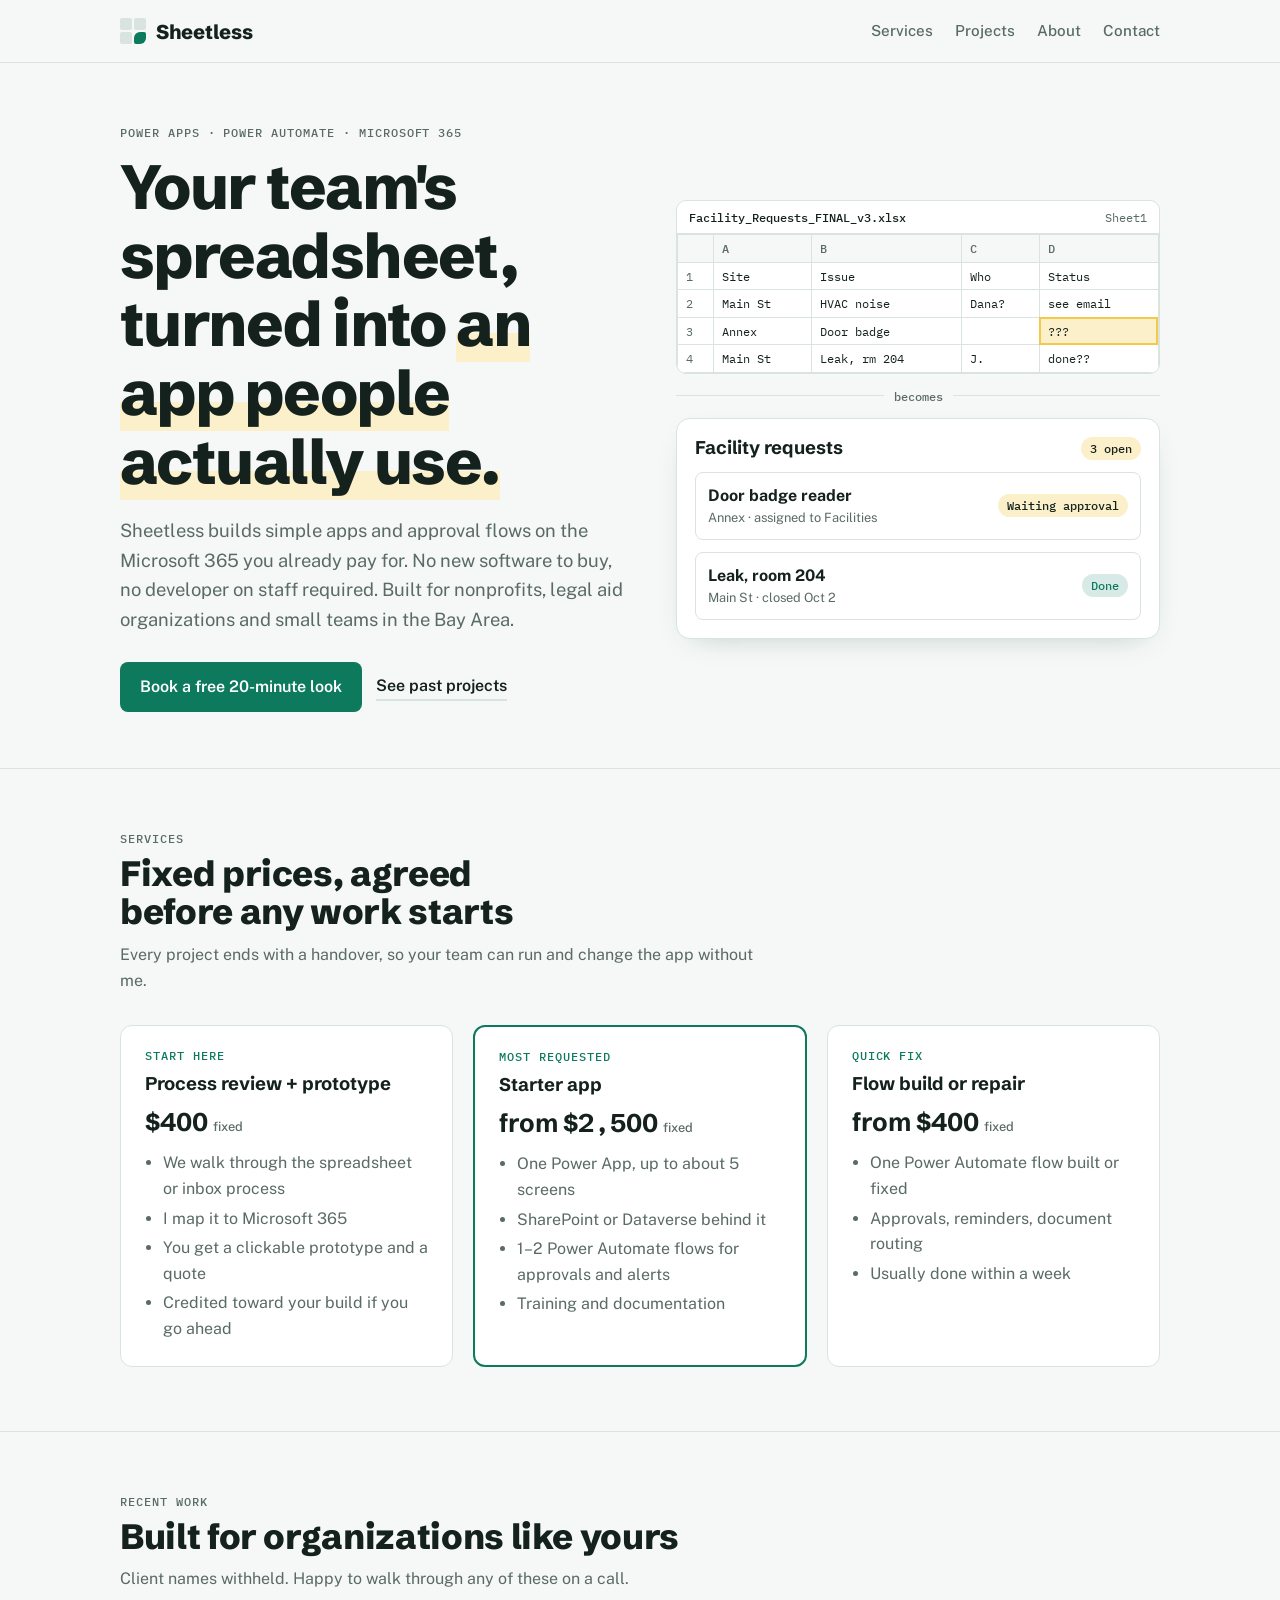
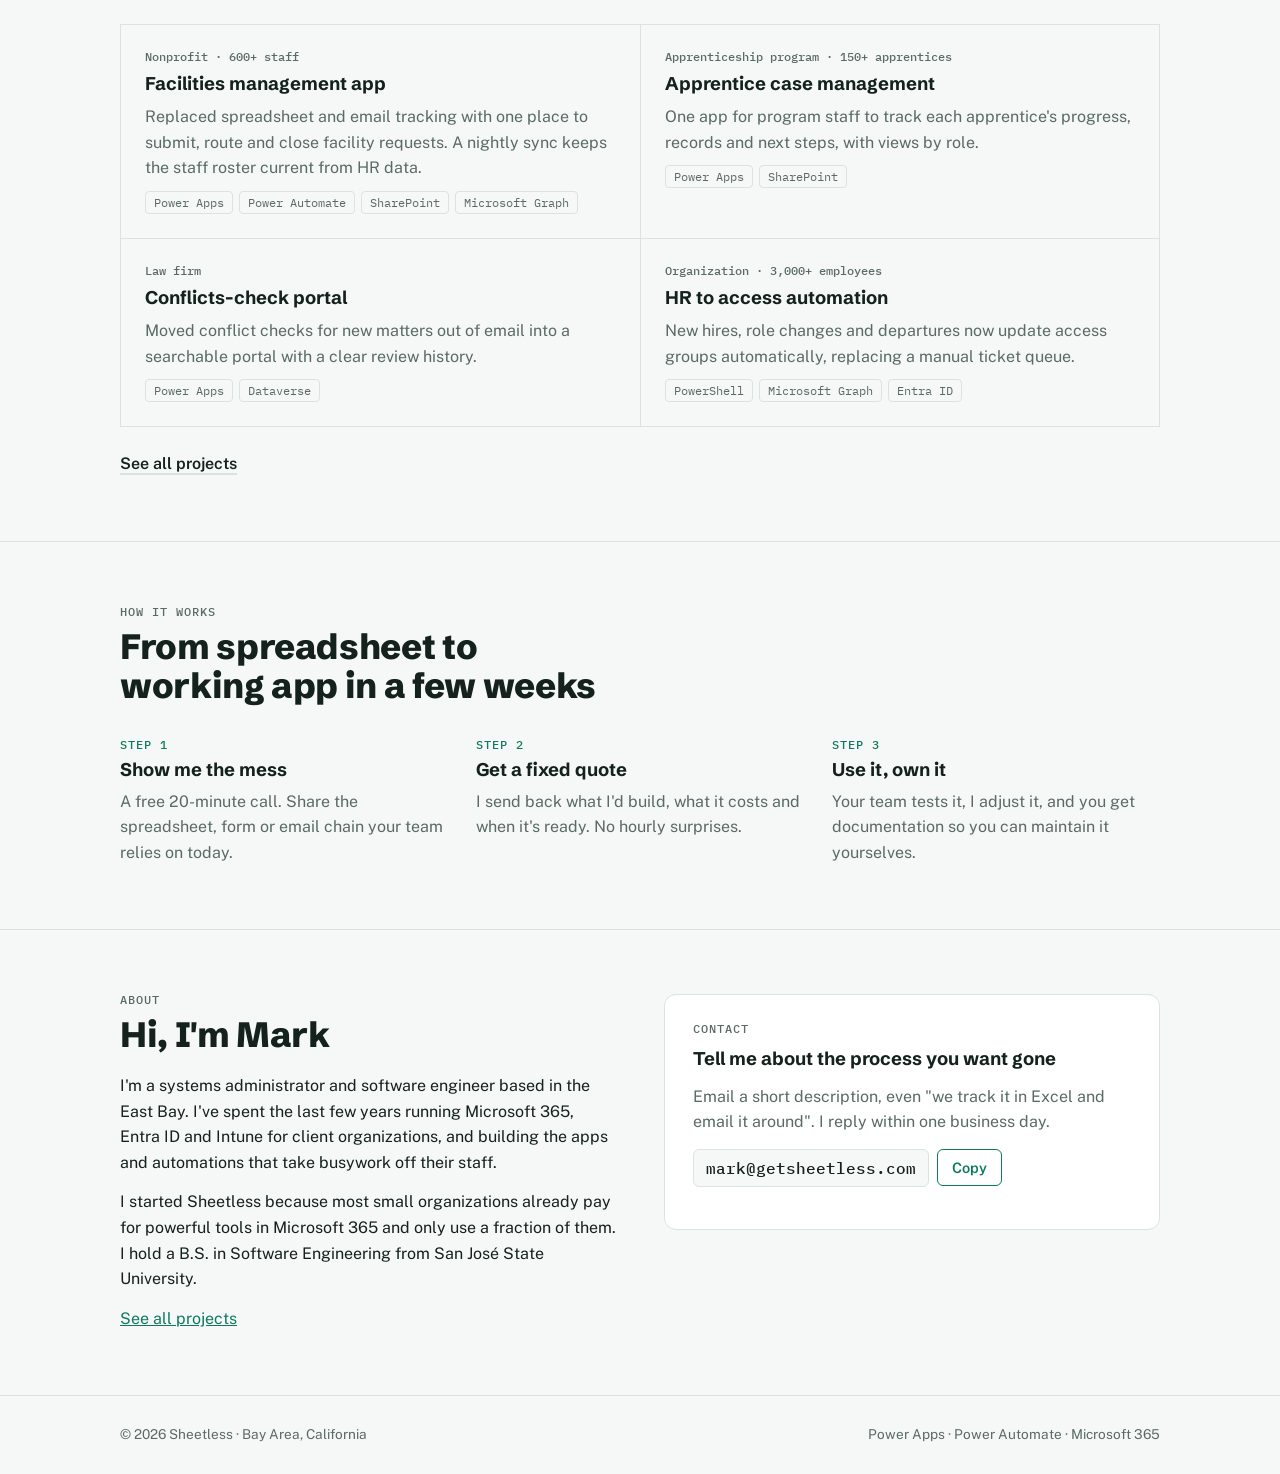
==== commit 1d999416: "Raise flow fix to from $400 and credit the review toward a build Co-Authored-By: Claude Opus 5.5 (1M" ====
--- a/index.html
+++ b/index.html
@@ -76,7 +76,7 @@
           <p class="label">Start here</p>
           <h3>Process review + prototype</h3>
           <p class="price">$400 <small>fixed</small></p>
-          <ul><li>We walk through the spreadsheet or inbox process</li><li>I map it to Microsoft 365</li><li>You get a clickable prototype and a quote</li></ul>
+          <ul><li>We walk through the spreadsheet or inbox process</li><li>I map it to Microsoft 365</li><li>You get a clickable prototype and a quote</li><li>Credited toward your build if you go ahead</li></ul>
         </div>
         <div class="offer main">
           <p class="label">Most requested</p>
@@ -87,7 +87,7 @@
         <div class="offer">
           <p class="label">Quick fix</p>
           <h3>Flow build or repair</h3>
-          <p class="price">from $250 <small>fixed</small></p>
+          <p class="price">from $400 <small>fixed</small></p>
           <ul><li>One Power Automate flow built or fixed</li><li>Approvals, reminders, document routing</li><li>Usually done within a week</li></ul>
         </div>
       </div>
--- a/assets/site.css
+++ b/assets/site.css
@@ -92,7 +92,7 @@
 
 /* Steps */
 .steps{display:grid;grid-template-columns:repeat(3,1fr);gap:28px;counter-reset:s}
-.step{display:grid;gap:8px;min-width:0}
+.step{display:grid;gap:8px;min-width:0;align-content:start}
 .step::before{counter-increment:s;content:"Step " counter(s);font:500 .75rem var(--mono);letter-spacing:.08em;text-transform:uppercase;color:var(--accent)}
 .step p{color:var(--muted)}
 
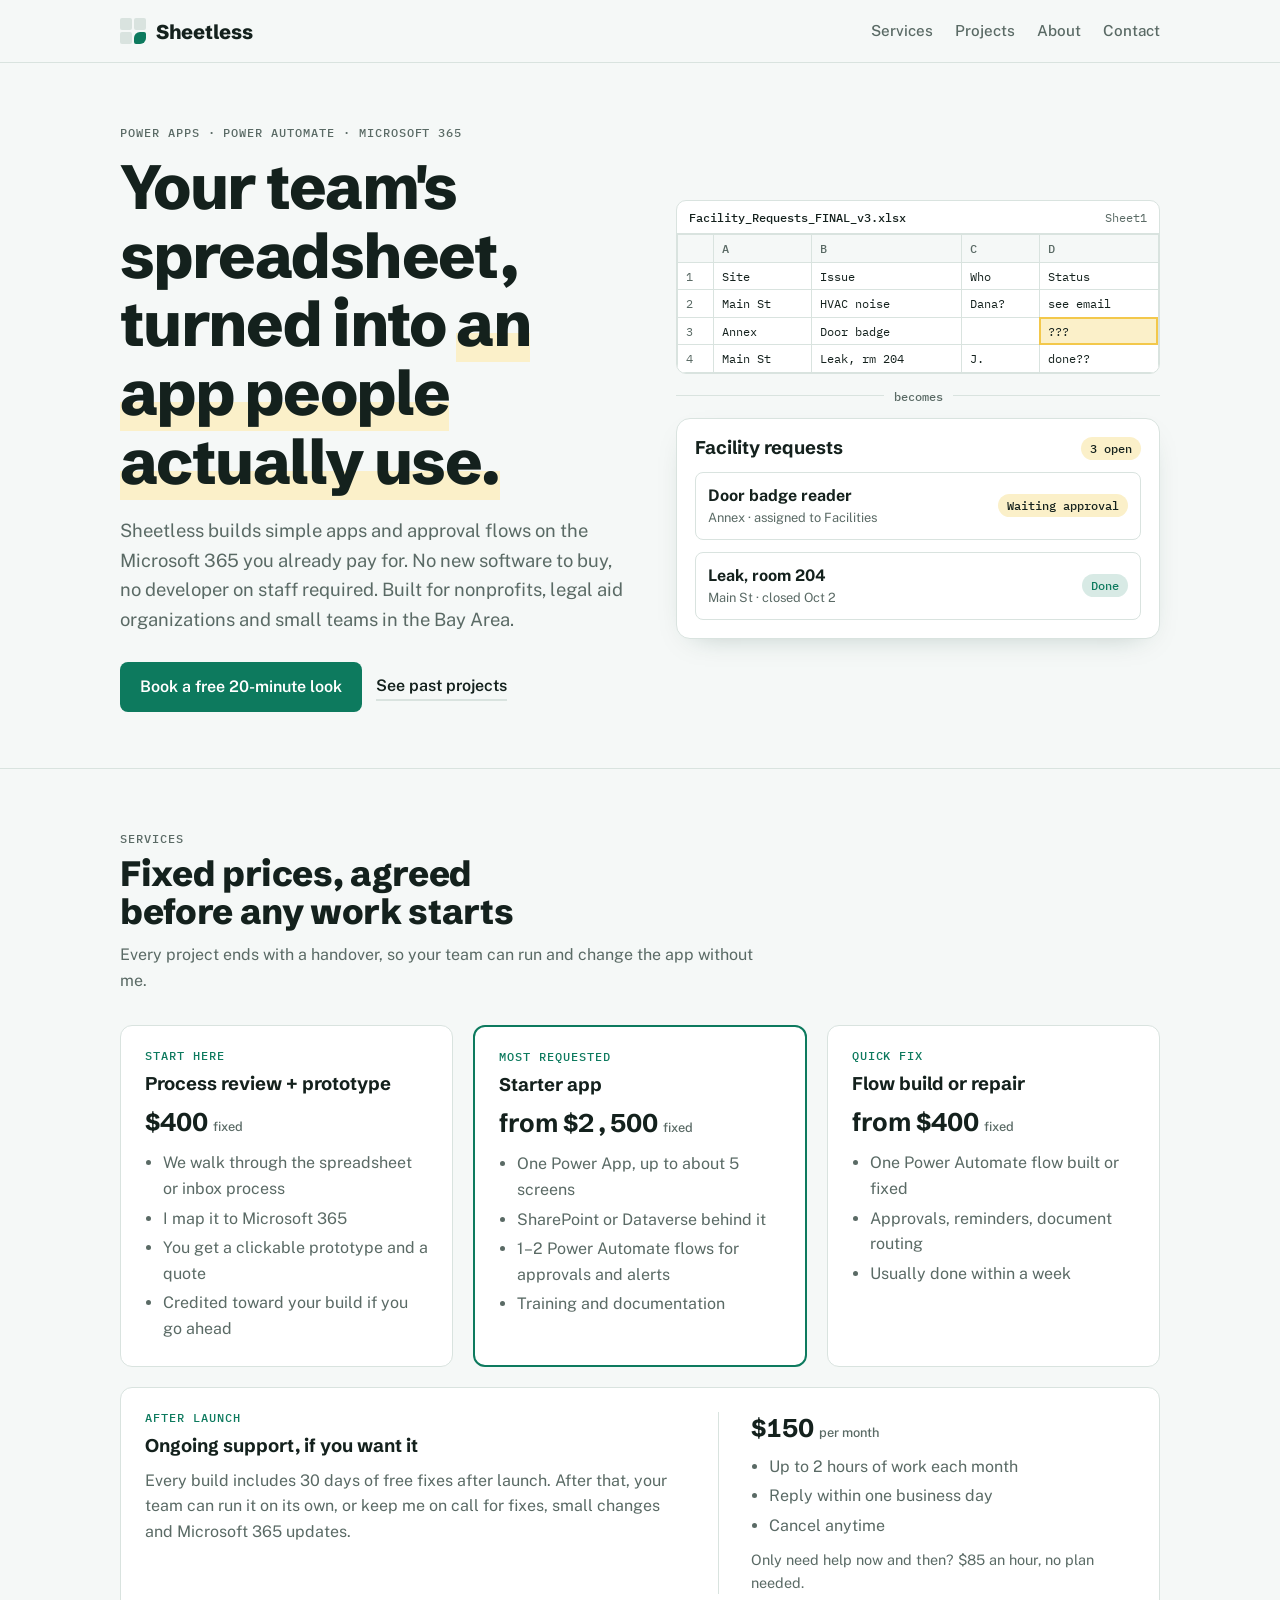
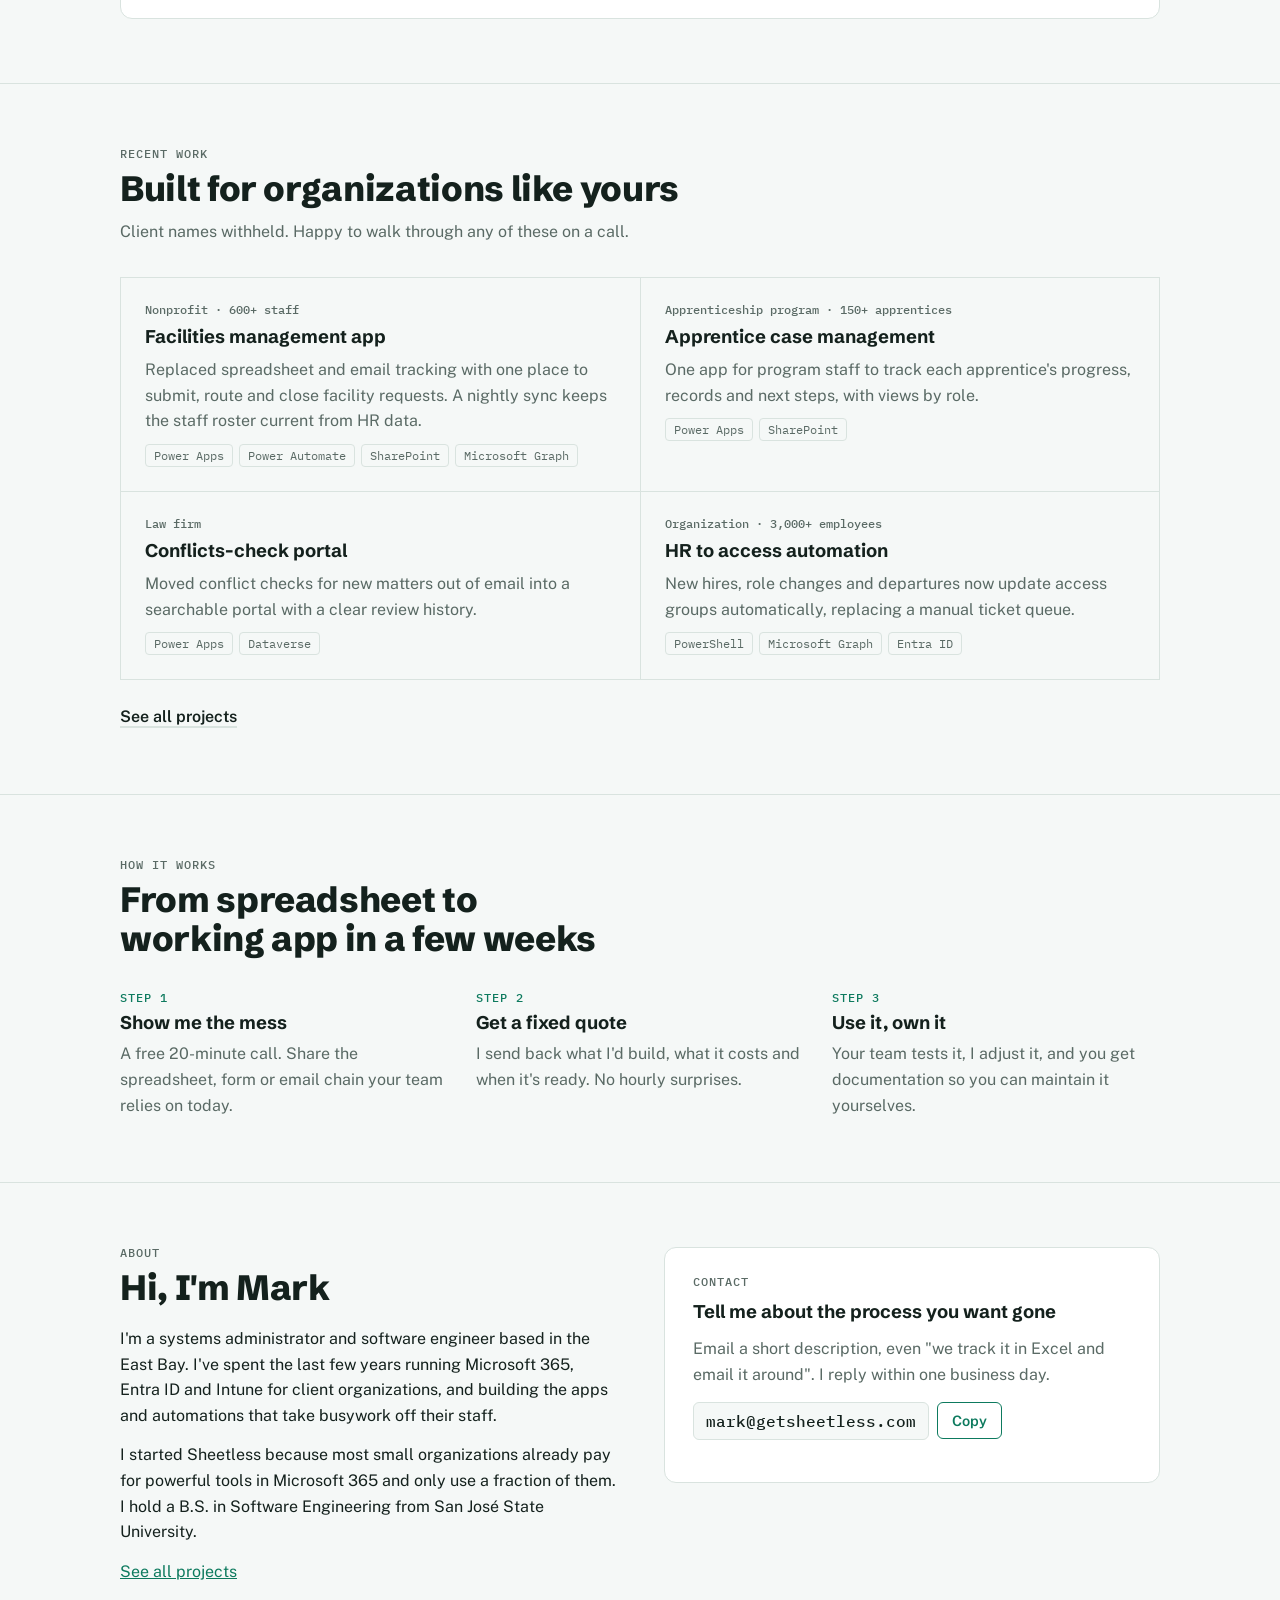
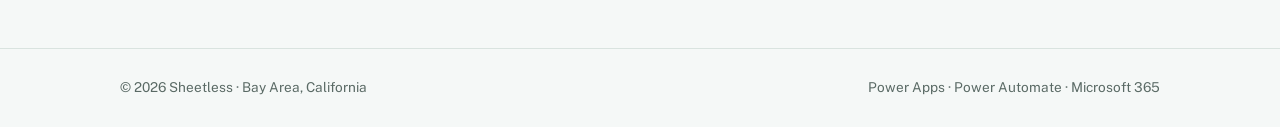
==== commit 26ac43bc: "Add optional ongoing support plan under the service cards 30 days of free fixes with every build, th" ====
--- a/index.html
+++ b/index.html
@@ -91,6 +91,18 @@
           <ul><li>One Power Automate flow built or fixed</li><li>Approvals, reminders, document routing</li><li>Usually done within a week</li></ul>
         </div>
       </div>
+      <div class="support">
+        <div class="support-copy">
+          <p class="label">After launch</p>
+          <h3>Ongoing support, if you want it</h3>
+          <p>Every build includes 30 days of free fixes after launch. After that, your team can run it on its own, or keep me on call for fixes, small changes and Microsoft 365 updates.</p>
+        </div>
+        <div class="support-plan">
+          <p class="price">$150 <small>per month</small></p>
+          <ul><li>Up to 2 hours of work each month</li><li>Reply within one business day</li><li>Cancel anytime</li></ul>
+          <p class="support-note">Only need help now and then? $85 an hour, no plan needed.</p>
+        </div>
+      </div>
     </div>
   </section>
 
--- a/assets/site.css
+++ b/assets/site.css
@@ -81,6 +81,14 @@
 .price small{font:500 .8rem var(--body);color:var(--muted)}
 .offer ul{margin:0;padding-left:18px;color:var(--muted);display:grid;gap:4px}
 .offer .label{color:var(--accent)}
+.support{margin-top:20px;display:grid;grid-template-columns:1.3fr 1fr;gap:32px;padding:24px;border:1px solid var(--grid);border-radius:12px;background:var(--surface)}
+.support > *{min-width:0}
+.support-copy{display:grid;gap:12px;align-content:start}
+.support-copy .label{color:var(--accent)}
+.support-copy p:last-child{color:var(--muted)}
+.support-plan{display:grid;gap:10px;align-content:start;padding-left:32px;border-left:1px solid var(--grid)}
+.support-plan ul{margin:0;padding-left:18px;color:var(--muted);display:grid;gap:4px}
+.support-note{font-size:.9rem;color:var(--muted)}
 
 /* Work */
 .work{display:grid;grid-template-columns:repeat(2,1fr);gap:0;border-top:1px solid var(--grid);border-left:1px solid var(--grid)}
@@ -109,7 +117,9 @@
 
 @media (max-width:860px){
   .hero,.about{grid-template-columns:1fr;gap:36px}
-  .offers,.steps{grid-template-columns:1fr}
+  .offers,.steps,.support{grid-template-columns:1fr}
+  .support{gap:20px}
+  .support-plan{padding-left:0;border-left:0;padding-top:20px;border-top:1px solid var(--grid)}
   .work{grid-template-columns:1fr}
   .hero{padding-block:40px}
 }
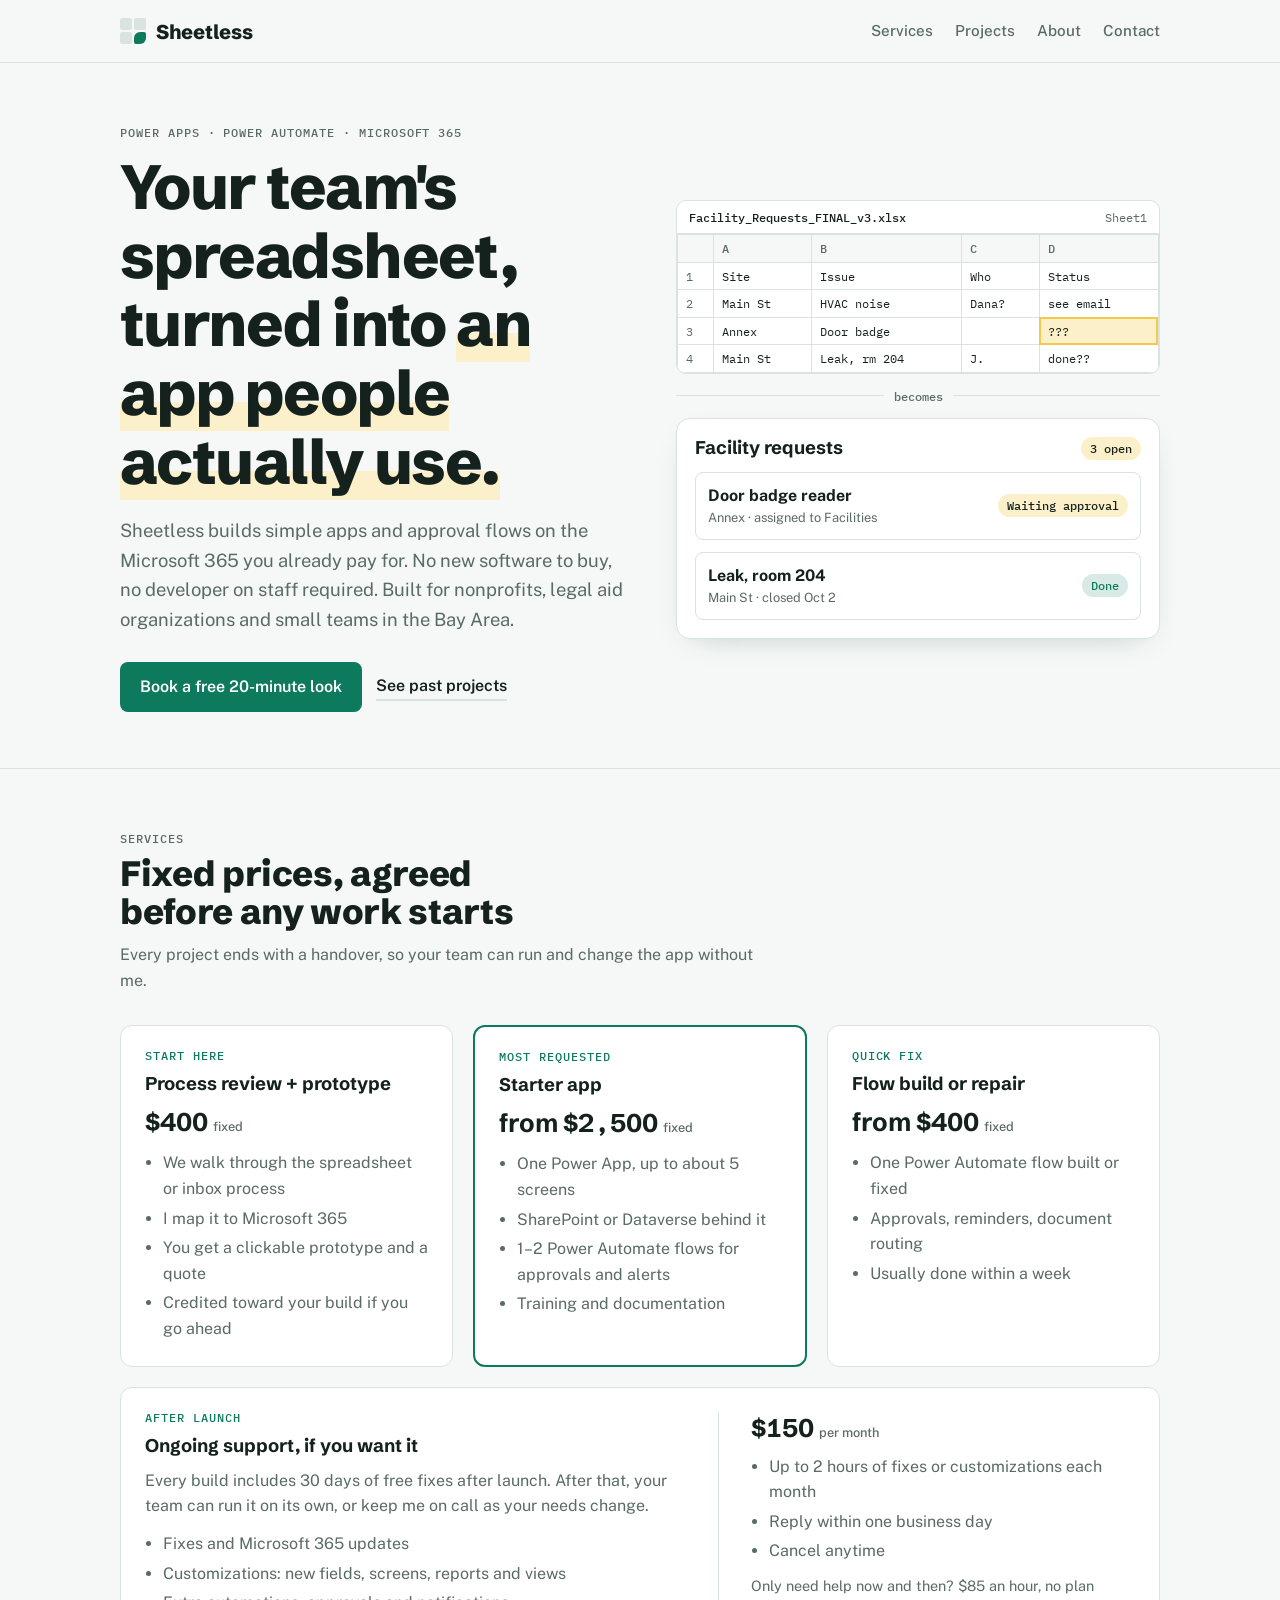
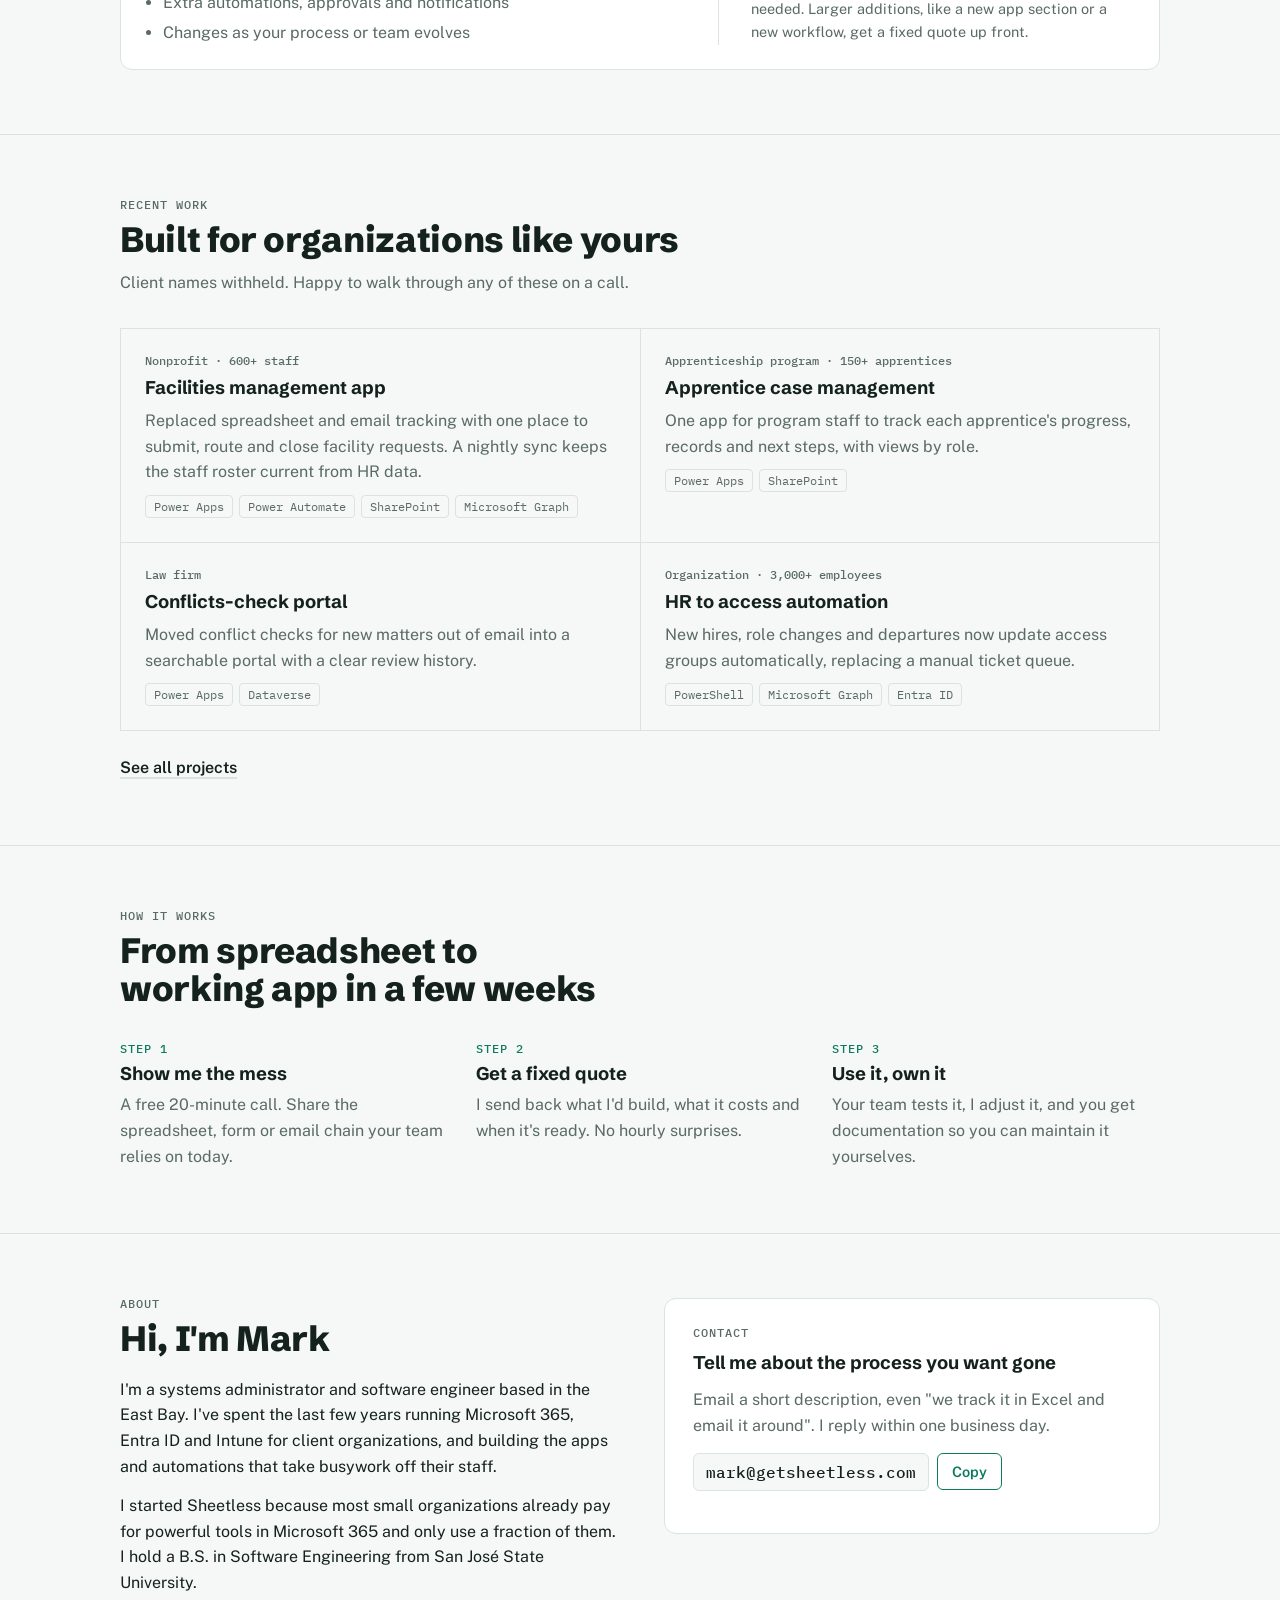
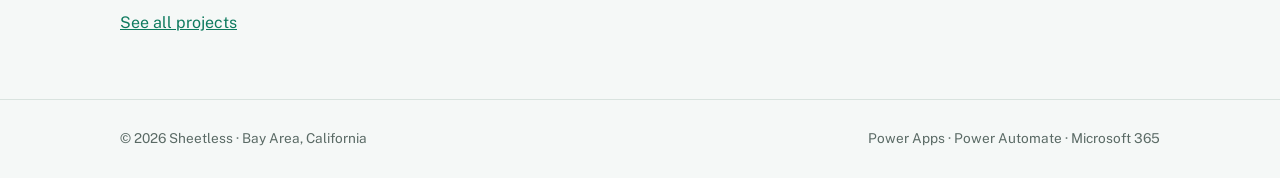
==== commit 10225e42: "Add customizations to the ongoing support section Co-Authored-By: Claude Opus 5.5 (1M context) <nore" ====
--- a/index.html
+++ b/index.html
@@ -95,12 +95,13 @@
         <div class="support-copy">
           <p class="label">After launch</p>
           <h3>Ongoing support, if you want it</h3>
-          <p>Every build includes 30 days of free fixes after launch. After that, your team can run it on its own, or keep me on call for fixes, small changes and Microsoft 365 updates.</p>
+          <p>Every build includes 30 days of free fixes after launch. After that, your team can run it on its own, or keep me on call as your needs change.</p>
+          <ul class="support-covers"><li>Fixes and Microsoft 365 updates</li><li>Customizations: new fields, screens, reports and views</li><li>Extra automations, approvals and notifications</li><li>Changes as your process or team evolves</li></ul>
         </div>
         <div class="support-plan">
           <p class="price">$150 <small>per month</small></p>
-          <ul><li>Up to 2 hours of work each month</li><li>Reply within one business day</li><li>Cancel anytime</li></ul>
-          <p class="support-note">Only need help now and then? $85 an hour, no plan needed.</p>
+          <ul><li>Up to 2 hours of fixes or customizations each month</li><li>Reply within one business day</li><li>Cancel anytime</li></ul>
+          <p class="support-note">Only need help now and then? $85 an hour, no plan needed. Larger additions, like a new app section or a new workflow, get a fixed quote up front.</p>
         </div>
       </div>
     </div>
--- a/assets/site.css
+++ b/assets/site.css
@@ -85,7 +85,8 @@
 .support > *{min-width:0}
 .support-copy{display:grid;gap:12px;align-content:start}
 .support-copy .label{color:var(--accent)}
-.support-copy p:last-child{color:var(--muted)}
+.support-copy p:last-of-type{color:var(--muted)}
+.support-covers{margin:0;padding-left:18px;color:var(--muted);display:grid;gap:4px}
 .support-plan{display:grid;gap:10px;align-content:start;padding-left:32px;border-left:1px solid var(--grid)}
 .support-plan ul{margin:0;padding-left:18px;color:var(--muted);display:grid;gap:4px}
 .support-note{font-size:.9rem;color:var(--muted)}
